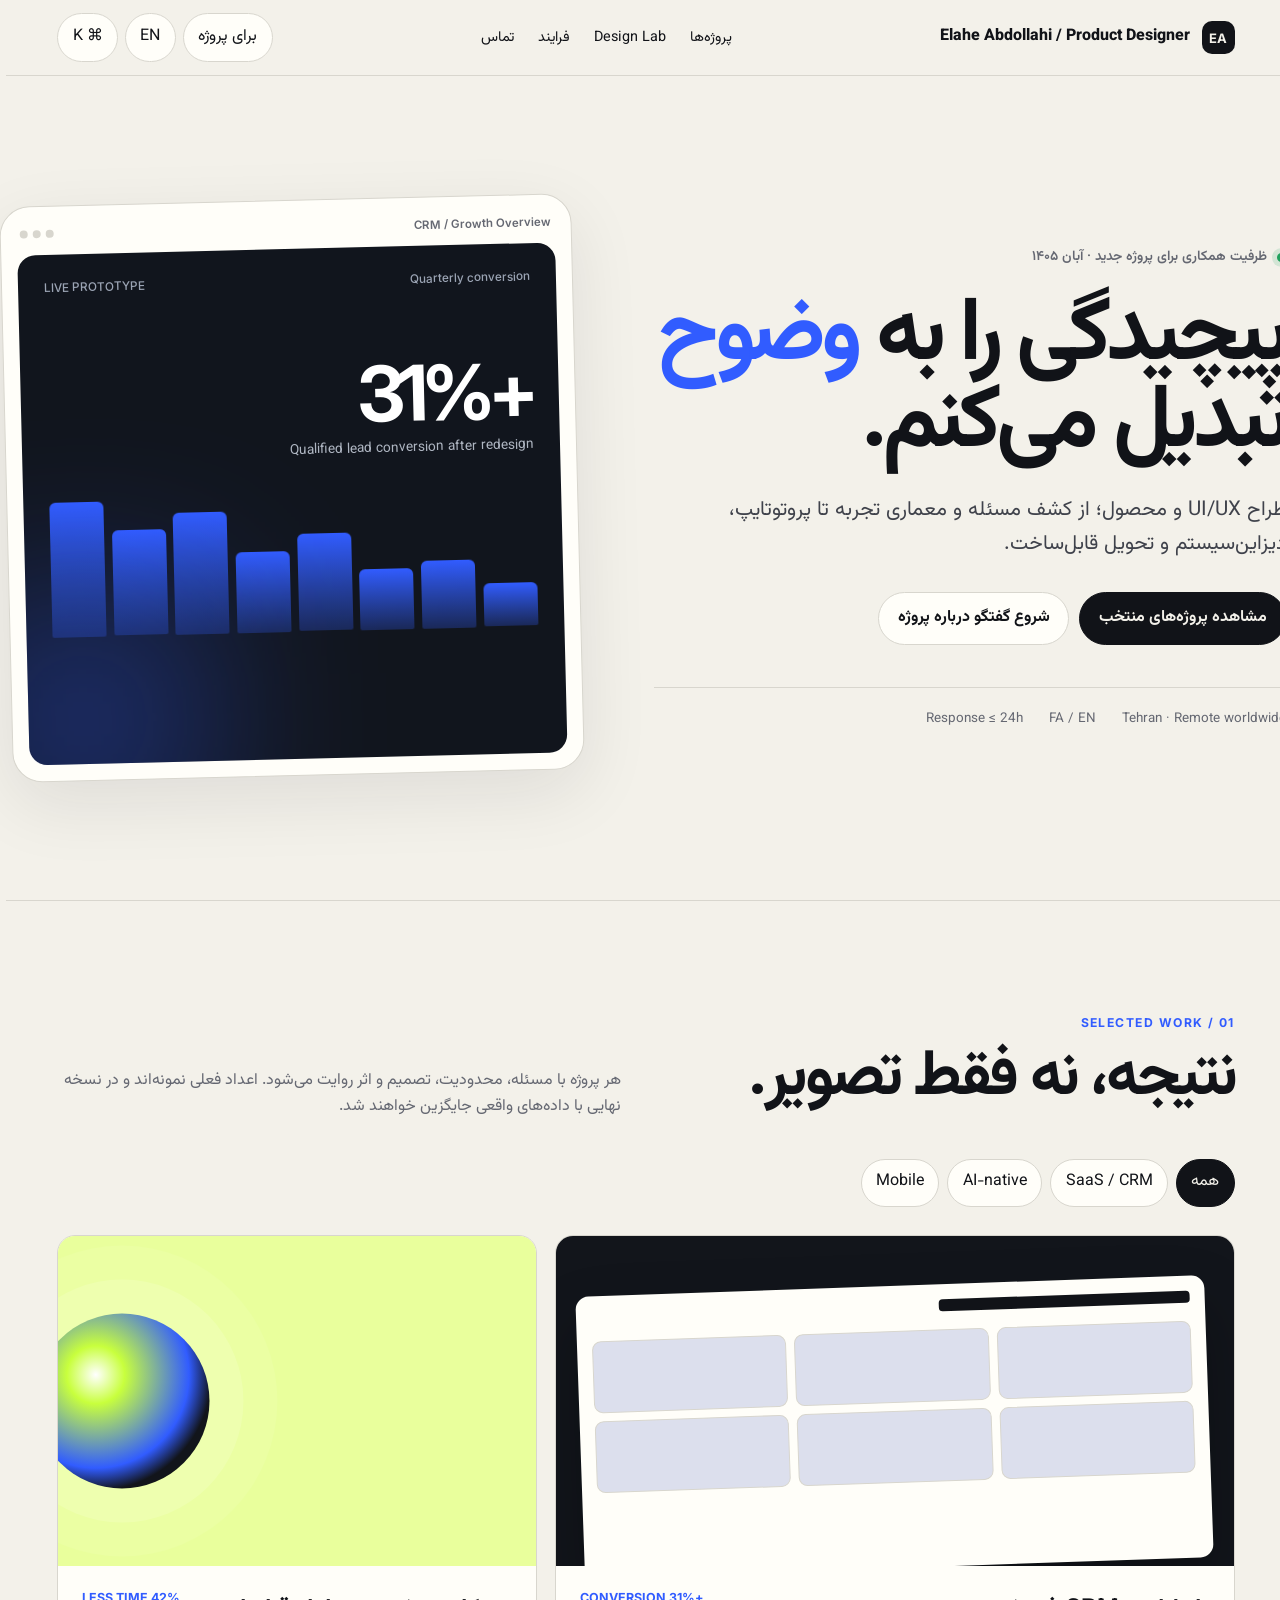
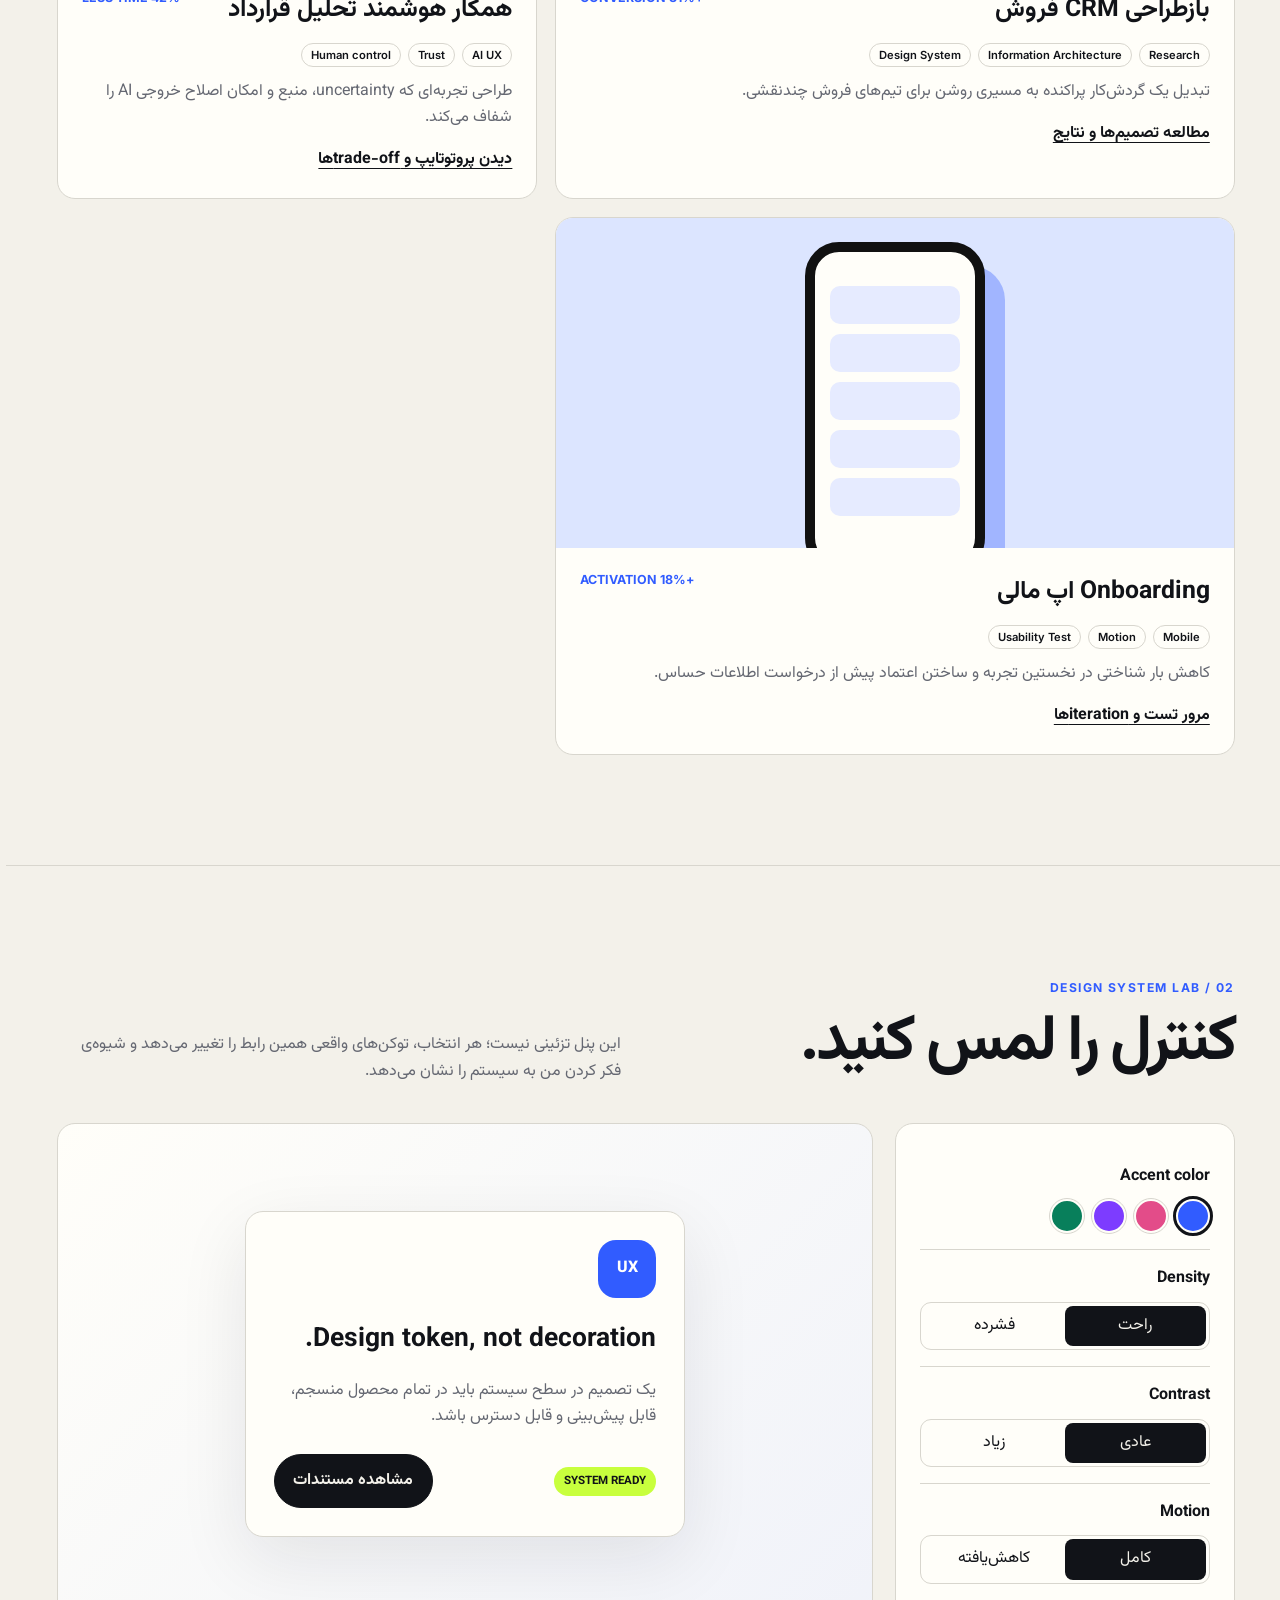
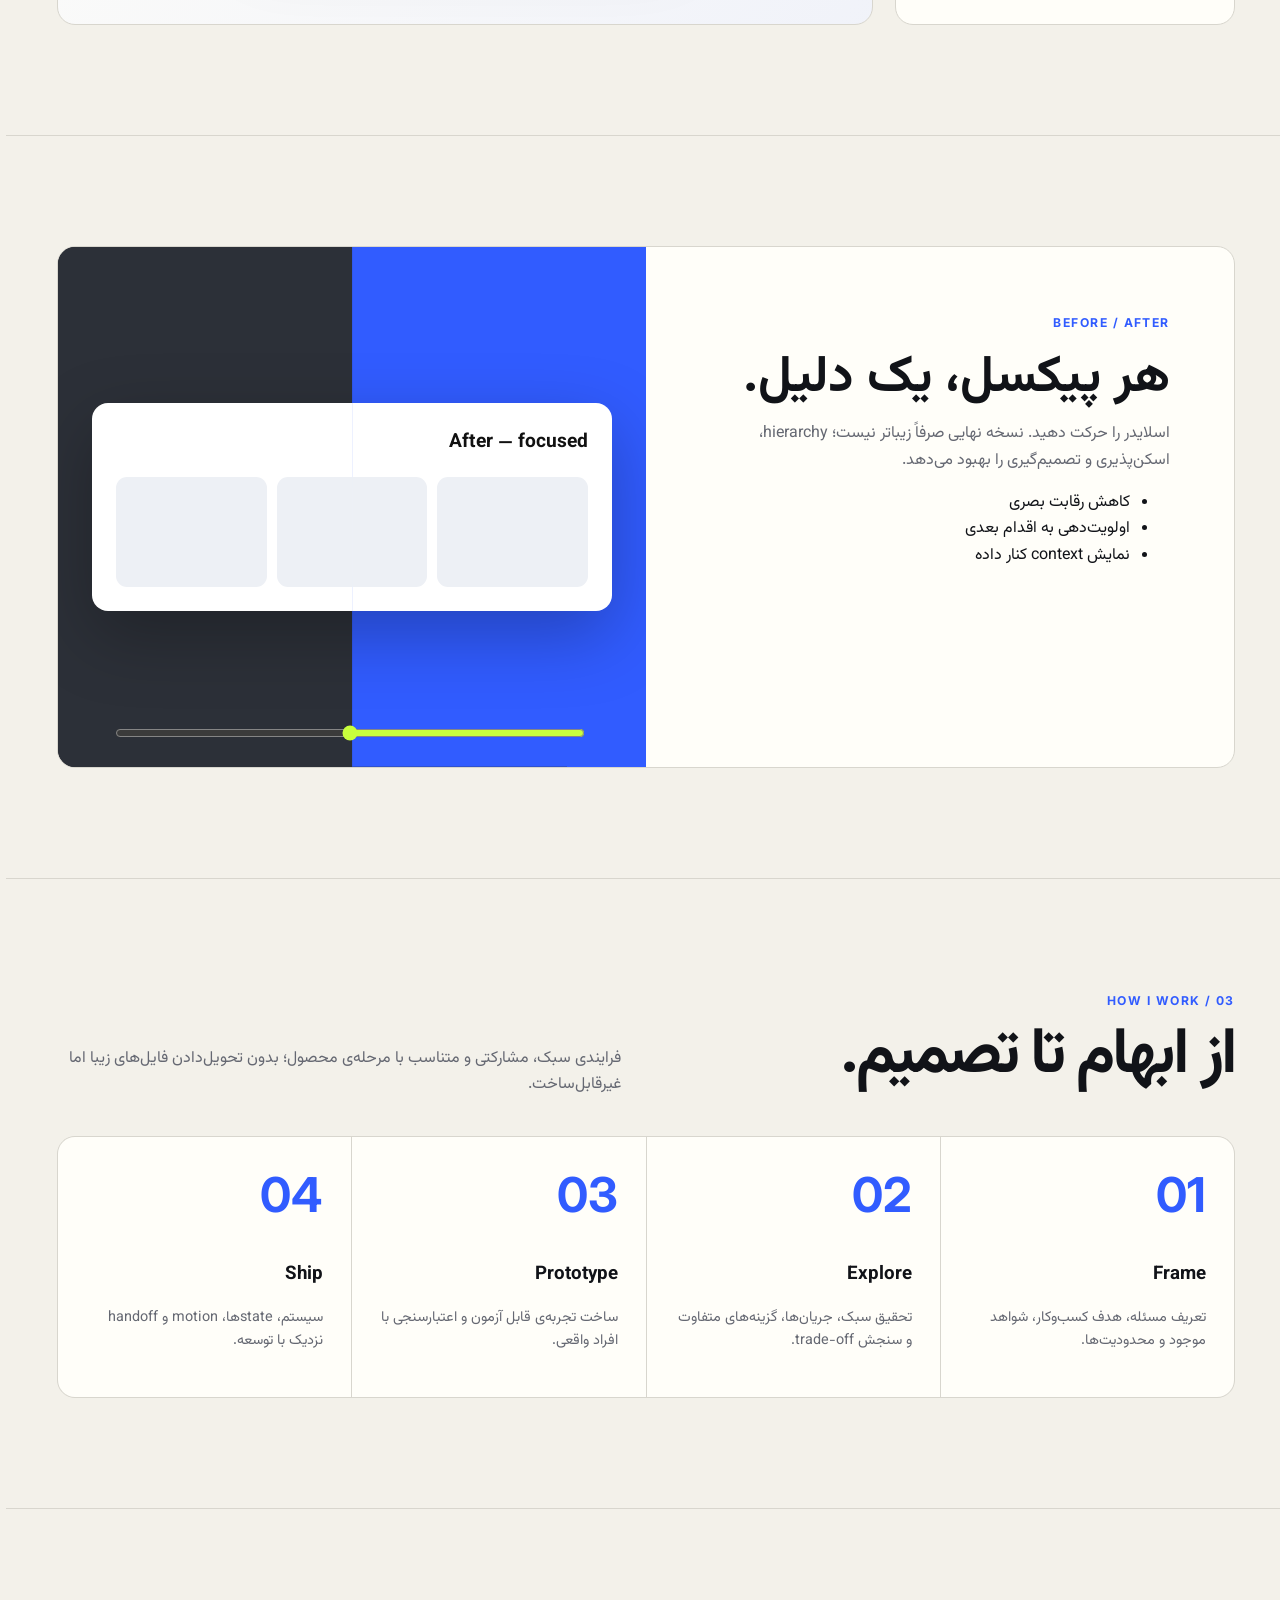
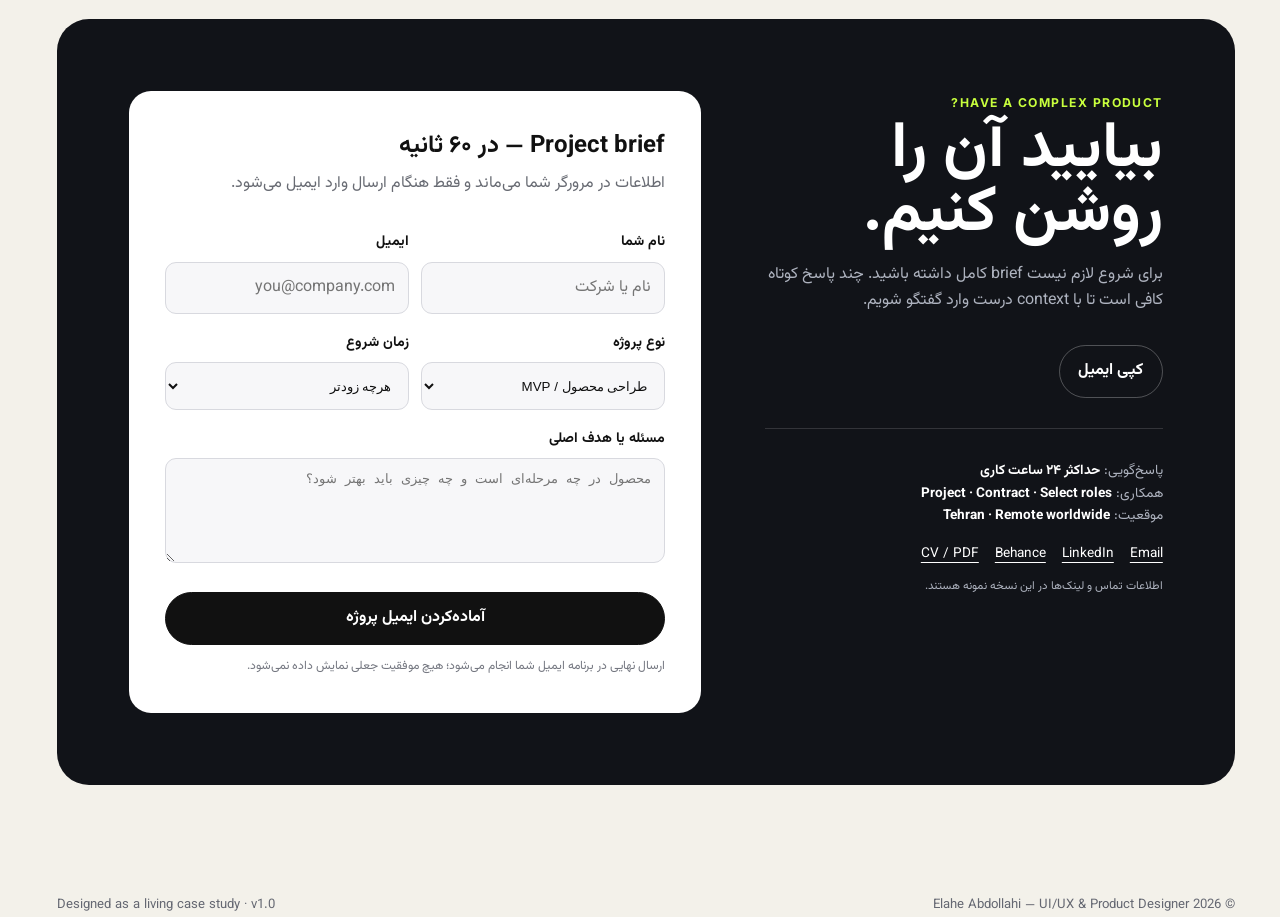
==== index.html @ 0c917cac "Publish initial portfolio prototype Initial public version for Elahe Abdollahi. Content and case stu" ====
<!doctype html>
<html lang="fa" dir="rtl">
<head>
  <meta charset="utf-8" />
  <meta name="viewport" content="width=device-width,initial-scale=1" />
  <meta name="theme-color" content="#315cff" />
  <meta name="description" content="پورتفولیوی تعاملی یک طراح محصول و UI/UX؛ از مسئله تا تجربه قابل‌ساخت." />
  <title>Elahe Abdollahi — Product & UI/UX Designer</title>
  <link rel="preconnect" href="https://fonts.googleapis.com">
  <link rel="preconnect" href="https://fonts.gstatic.com" crossorigin>
  <link href="https://fonts.googleapis.com/css2?family=Inter:wght@400;500;600;700&family=Vazirmatn:wght@400;500;600;700;800&display=swap" rel="stylesheet">
  <link rel="icon" type="image/svg+xml" href="data:image/svg+xml,%3Csvg xmlns='http://www.w3.org/2000/svg' viewBox='0 0 64 64'%3E%3Crect width='64' height='64' rx='14' fill='%23315cff'/%3E%3Cpath d='M17 18h13v8h-5v20h-8V18zm18 0h12v28H35v-8h4V26h-4v-8z' fill='white'/%3E%3C/svg%3E">
  <style>
    :root{--bg:#f3f1ea;--paper:#fffef9;--ink:#111318;--muted:#656872;--line:#d8d6ce;--accent:#315cff;--acid:#c8ff3d;--radius:18px;--space:1;--shadow:0 22px 70px rgba(25,27,34,.09)}
    *{box-sizing:border-box}html{scroll-behavior:smooth}body{margin:0;background:var(--bg);color:var(--ink);font-family:Vazirmatn,Inter,sans-serif;font-size:16px;line-height:1.65;overflow-x:hidden}button,a,input{font:inherit}button,a{color:inherit}button{cursor:pointer}.en{font-family:Inter,Vazirmatn,sans-serif}::selection{background:var(--acid);color:#111}.skip{position:fixed;top:10px;inset-inline-start:10px;z-index:99;transform:translateY(-160%);background:#111;color:#fff;padding:.6rem 1rem;border-radius:9px}.skip:focus{transform:none}.shell{max-width:1440px;margin:auto;padding:0 clamp(18px,4vw,64px)}
    .topbar{height:76px;display:flex;align-items:center;justify-content:space-between;border-bottom:1px solid var(--line);position:sticky;top:0;background:color-mix(in srgb,var(--bg) 88%,transparent);backdrop-filter:blur(16px);z-index:20}.brand{display:flex;gap:12px;align-items:center;text-decoration:none;font-weight:800}.brandmark{width:33px;height:33px;background:var(--ink);color:var(--bg);display:grid;place-items:center;border-radius:10px;font:700 13px Inter}.nav{display:flex;gap:24px;align-items:center}.nav a{text-decoration:none;font-size:.9rem}.nav a:hover{text-decoration:underline}.toolbar{display:flex;gap:7px}.iconbtn,.chip,.btn{border:1px solid var(--line);background:var(--paper);border-radius:999px;padding:.62rem .9rem;min-height:42px}.iconbtn:hover,.chip:hover{border-color:var(--ink)}.iconbtn:focus-visible,.chip:focus-visible,.btn:focus-visible,a:focus-visible,input:focus-visible{outline:3px solid color-mix(in srgb,var(--accent) 35%,transparent);outline-offset:3px}.hero{min-height:calc(100vh - 76px);display:grid;grid-template-columns:1.05fr .95fr;gap:clamp(36px,6vw,100px);align-items:center;padding:70px 0}.eyebrow{display:flex;align-items:center;gap:10px;color:var(--muted);font-size:.86rem;font-weight:600}.pulse{width:9px;height:9px;border-radius:50%;background:#20a15d;box-shadow:0 0 0 5px color-mix(in srgb,#20a15d 15%,transparent)}h1{font-size:clamp(3rem,7vw,7rem);line-height:.98;letter-spacing:-.055em;margin:.28em 0}.accent{color:var(--accent)}.lead{font-size:clamp(1.08rem,1.6vw,1.35rem);max-width:680px;color:#3f424b}.actions{display:flex;gap:10px;flex-wrap:wrap;margin-top:30px}.btn{text-decoration:none;font-weight:700;padding:.78rem 1.15rem}.btn.primary{background:var(--ink);color:var(--bg);border-color:var(--ink)}.btn.primary:hover{background:var(--accent);border-color:var(--accent);color:white}.meta{display:flex;gap:26px;margin-top:42px;padding-top:20px;border-top:1px solid var(--line);font-size:.84rem;color:var(--muted)}
    .stage{background:var(--paper);border:1px solid var(--line);border-radius:calc(var(--radius) + 12px);box-shadow:var(--shadow);padding:16px;transform:rotate(-1.4deg);transition:.5s cubic-bezier(.2,.8,.2,1)}.stage:hover{transform:rotate(0deg) translateY(-7px)}.windowbar{display:flex;justify-content:space-between;align-items:center;padding:4px 3px 14px;font:600 .72rem Inter;color:var(--muted)}.dots{display:flex;gap:5px}.dots i{display:block;width:8px;height:8px;border-radius:50%;background:var(--line)}.screen{background:#11151d;color:white;border-radius:var(--radius);padding:26px;min-height:510px;position:relative;overflow:hidden}.screen:after{content:"";position:absolute;width:250px;height:250px;background:var(--accent);filter:blur(85px);opacity:.35;bottom:-80px;left:-70px}.screen-top{display:flex;justify-content:space-between;align-items:center;font:500 .74rem Inter;color:#9ba4b4}.metric{font:700 clamp(3.6rem,6vw,6rem)/1 Inter;margin:70px 0 4px;letter-spacing:-.08em}.metriclabel{color:#aeb5c1;font-size:.86rem}.chart{height:135px;display:flex;align-items:end;gap:8px;margin-top:34px}.chart i{flex:1;background:linear-gradient(var(--accent),color-mix(in srgb,var(--accent) 25%,#121721));border-radius:6px 6px 2px 2px;transform-origin:bottom;animation:rise .9s both}.chart i:nth-child(1){height:32%}.chart i:nth-child(2){height:50%;animation-delay:.08s}.chart i:nth-child(3){height:45%;animation-delay:.16s}.chart i:nth-child(4){height:72%;animation-delay:.24s}.chart i:nth-child(5){height:60%;animation-delay:.32s}.chart i:nth-child(6){height:90%;animation-delay:.4s}.chart i:nth-child(7){height:78%;animation-delay:.48s}.chart i:nth-child(8){height:100%;animation-delay:.56s}@keyframes rise{from{transform:scaleY(.05);opacity:.2}}
    section{padding:110px 0;border-top:1px solid var(--line)}.section-head{display:grid;grid-template-columns:1fr 1fr;gap:50px;align-items:end;margin-bottom:38px}.kicker{color:var(--accent);font:700 .76rem Inter;letter-spacing:.12em;text-transform:uppercase}.section-head h2,.big-title{font-size:clamp(2.25rem,5vw,5rem);line-height:1.02;letter-spacing:-.045em;margin:.14em 0}.section-head p{color:var(--muted);max-width:580px;margin:0}.filters{display:flex;gap:8px;flex-wrap:wrap;margin-bottom:28px}.chip[aria-pressed="true"]{background:var(--ink);color:var(--bg);border-color:var(--ink)}.projects{display:grid;grid-template-columns:repeat(12,1fr);gap:18px}.project{grid-column:span 7;background:var(--paper);border:1px solid var(--line);border-radius:var(--radius);overflow:hidden;transition:.35s ease}.project:nth-child(even){grid-column:span 5}.project:hover{transform:translateY(-5px);box-shadow:var(--shadow)}.project-visual{height:330px;padding:24px;background:#12151b;position:relative;overflow:hidden;color:white}.project:nth-child(2) .project-visual{background:#e9ff9c;color:#111}.project:nth-child(3) .project-visual{background:#dce5ff;color:#111}.mini-ui{height:100%;background:var(--paper);color:var(--ink);border-radius:13px;padding:15px;transform:translateY(26px) rotate(-2deg);box-shadow:0 30px 60px #0004}.mini-head{height:12px;width:42%;background:var(--ink);border-radius:4px;margin-bottom:18px}.mini-grid{display:grid;grid-template-columns:1fr 1fr 1fr;gap:8px}.mini-grid i{height:72px;border-radius:9px;background:color-mix(in srgb,var(--accent) 12%,var(--bg));border:1px solid var(--line)}.ai-orb{width:175px;height:175px;border-radius:50%;position:absolute;inset:50%;translate:-50% -50%;background:radial-gradient(circle at 35% 35%,white,var(--acid) 18%,var(--accent) 58%,#12151b 72%);box-shadow:0 0 0 34px #fff2,0 0 0 68px #fff1}.phone{width:180px;height:330px;border:10px solid #111;border-radius:34px;background:var(--paper);margin:auto;padding:24px 15px;box-shadow:20px 24px 0 color-mix(in srgb,var(--accent) 35%,transparent)}.phone i{display:block;height:38px;margin:10px 0;border-radius:10px;background:color-mix(in srgb,var(--accent) 12%,white)}.project-copy{padding:24px}.project-copy h3{font-size:1.55rem;margin:0}.tags{display:flex;gap:7px;flex-wrap:wrap;margin:12px 0}.tag{font:600 .7rem Inter;border:1px solid var(--line);border-radius:999px;padding:4px 9px}.project-copy p{color:var(--muted);margin:.3rem 0 1rem}.textlink{font-weight:700;text-decoration-thickness:1px;text-underline-offset:5px}.result{float:left;font:700 .78rem Inter;color:var(--accent)}
    .lab{display:grid;grid-template-columns:340px 1fr;gap:22px}.panel,.preview{background:var(--paper);border:1px solid var(--line);border-radius:var(--radius);padding:24px}.control{padding:16px 0;border-bottom:1px solid var(--line)}.control:last-child{border:0}.control label{display:block;font-weight:700;margin-bottom:9px}.swatches{display:flex;gap:8px}.swatch{width:34px;height:34px;border:2px solid var(--paper);outline:1px solid var(--line);border-radius:50%}.swatch[aria-pressed="true"]{outline:3px solid var(--ink)}.segmented{display:flex;border:1px solid var(--line);border-radius:11px;padding:3px}.segmented button{flex:1;border:0;background:transparent;border-radius:8px;padding:7px}.segmented button[aria-pressed="true"]{background:var(--ink);color:var(--bg)}.preview{min-height:460px;display:grid;place-items:center;background:linear-gradient(135deg,var(--paper),color-mix(in srgb,var(--accent) 7%,var(--paper)))}.demo-card{width:min(440px,100%);background:var(--paper);border:1px solid var(--line);border-radius:var(--radius);padding:28px;box-shadow:var(--shadow)}.demo-card .avatar{width:58px;height:58px;border-radius:18px;background:var(--accent);display:grid;place-items:center;color:white;font-weight:800}.demo-card h3{font-size:1.65rem;margin:20px 0 4px}.demo-card p{color:var(--muted)}.demo-actions{display:flex;justify-content:space-between;align-items:center;margin-top:24px}.status{background:var(--acid);padding:5px 10px;border-radius:999px;font-size:.72rem;font-weight:700}
    .comparison{display:grid;grid-template-columns:1fr 1fr;background:var(--paper);border:1px solid var(--line);border-radius:var(--radius);overflow:hidden}.compare-copy{padding:clamp(26px,5vw,70px)}.compare-copy h3{font-size:clamp(2rem,4vw,4rem);line-height:1.03;margin:.3em 0}.compare-copy p{color:var(--muted)}.compare-visual{min-height:520px;position:relative;background:#14171d;overflow:hidden}.before,.after{position:absolute;inset:0;padding:34px;display:flex;align-items:center}.before{background:#2c3038;color:#d2d5db}.after{background:var(--accent);color:white;clip-path:inset(0 0 0 50%)}.dash{width:100%;background:#fff;border-radius:16px;color:#111;padding:24px;box-shadow:0 24px 70px #0004}.dash b{font-size:1.2rem}.dash-row{display:flex;gap:10px;margin-top:18px}.dash-row i{height:110px;flex:1;background:#edf0f5;border-radius:11px}.range{position:absolute;z-index:3;inset:auto 10% 24px;width:80%;accent-color:var(--acid)}
    .process{display:grid;grid-template-columns:repeat(4,1fr);gap:1px;background:var(--line);border:1px solid var(--line);border-radius:var(--radius);overflow:hidden}.step{background:var(--paper);padding:28px;min-height:260px}.step .num{font:700 3rem Inter;color:var(--accent)}.step h3{margin:36px 0 6px}.step p{color:var(--muted);font-size:.9rem}.contact{background:var(--ink);color:white;border-radius:calc(var(--radius) + 14px);padding:clamp(30px,6vw,72px);display:grid;grid-template-columns:.82fr 1.18fr;gap:clamp(34px,5vw,78px);align-items:start}.contact h2{font-size:clamp(2.6rem,5vw,5.2rem);line-height:1;margin:0}.contact p{color:#aeb3bf;max-width:600px}.contact-meta{font-size:.85rem;color:#aeb3bf;border-top:1px solid #ffffff24;padding-top:18px;margin-top:30px}.contact-links{display:flex;gap:16px;flex-wrap:wrap;margin-top:15px}.contact-links a{color:white;text-underline-offset:5px}.brief{background:#fff;color:#111;border-radius:22px;padding:clamp(22px,4vw,36px)}.brief h3{font-size:1.5rem;margin:0 0 4px}.brief>p{color:#686b73;margin-top:0}.field{margin-top:18px}.field label{display:block;font-weight:700;font-size:.88rem;margin-bottom:7px}.field input,.field select,.field textarea{width:100%;border:1px solid #d8d9df;border-radius:11px;background:#f7f7f9;padding:12px 13px;color:#111;min-height:48px}.field textarea{min-height:105px;resize:vertical}.field-row{display:grid;grid-template-columns:1fr 1fr;gap:12px}.brief-note{font-size:.76rem;color:#747780!important;margin:12px 0 0!important}.brief .btn{width:100%;margin-top:18px;background:#111;color:white;border-color:#111}.brief .btn:hover{background:var(--accent);border-color:var(--accent)}footer{padding:34px 0 50px;display:flex;justify-content:space-between;color:var(--muted);font-size:.82rem}
    dialog{border:1px solid var(--line);border-radius:20px;background:var(--paper);color:var(--ink);width:min(680px,92vw);padding:0;box-shadow:0 30px 100px #0005}dialog::backdrop{background:#0b0c10aa;backdrop-filter:blur(6px)}.modal-head{padding:22px 26px;border-bottom:1px solid var(--line);display:flex;justify-content:space-between}.modal-body{padding:26px}.modal-body h3{font-size:2rem;margin:0}.close{border:0;background:transparent;font-size:1.4rem}.palette input{width:100%;padding:16px;border:1px solid var(--line);border-radius:12px;background:var(--bg);color:var(--ink)}.commands{display:grid;gap:6px;margin-top:12px}.commands a{padding:12px;border-radius:10px;text-decoration:none}.commands a:hover{background:var(--bg)}
    body.compact{--space:.7}body.compact section{padding:75px 0}body.high-contrast{--bg:#fff;--paper:#fff;--ink:#000;--muted:#262626;--line:#555}body.motion-off *,body.motion-off *:before,body.motion-off *:after{animation-duration:.001ms!important;animation-iteration-count:1!important;transition-duration:.001ms!important;scroll-behavior:auto!important}
    @media(max-width:900px){.nav{display:none}.hero,.section-head,.comparison,.contact{grid-template-columns:1fr}.hero{padding-top:42px}.stage{max-width:630px}.projects .project{grid-column:span 12}.lab{grid-template-columns:1fr}.process{grid-template-columns:1fr 1fr}.compare-visual{min-height:430px}.contact-meta{border:0;padding:0}.meta{flex-wrap:wrap}.result{float:none;display:block;margin-top:8px}}
    @media(max-width:560px){.toolbar .desktop-only{display:none}.hero{min-height:auto}.screen{min-height:390px}.project-visual{height:265px}.process{grid-template-columns:1fr}.actions .btn{width:100%;text-align:center}.comparison{display:block}.compare-visual{min-height:380px}.topbar{height:66px}section{padding:78px 0}footer{display:block}.section-head{gap:15px}.field-row{grid-template-columns:1fr}}
    @media(prefers-reduced-motion:reduce){*,*:before,*:after{animation-duration:.001ms!important;animation-iteration-count:1!important;scroll-behavior:auto!important}.stage{transform:none}}
  </style>
</head>
<body>
<a class="skip" href="#main">پرش به محتوای اصلی</a>
<header class="shell topbar">
  <a class="brand" href="#top"><span class="brandmark">EA</span><span>Elahe Abdollahi / Product Designer</span></a>
  <nav class="nav" aria-label="ناوبری اصلی"><a href="#work">پروژه‌ها</a><a href="#lab">Design Lab</a><a href="#process">فرایند</a><a href="#contact">تماس</a></nav>
  <div class="toolbar"><button class="iconbtn desktop-only" id="audience" aria-label="تغییر مخاطب">برای پروژه</button><button class="iconbtn" id="lang" aria-label="Change language">EN</button><button class="iconbtn" id="cmd" aria-label="باز کردن منوی سریع">⌘ K</button></div>
</header>
<main id="main">
  <div class="shell hero" id="top">
    <div><div class="eyebrow"><span class="pulse"></span><span data-fa="ظرفیت همکاری برای پروژه جدید · آبان ۱۴۰۵" data-en="Available for a new project · Nov 2026">ظرفیت همکاری برای پروژه جدید · آبان ۱۴۰۵</span></div>
      <h1 data-fa="پیچیدگی را به <span class='accent'>وضوح</span> تبدیل می‌کنم." data-en="I turn complexity into <span class='accent'>clarity.</span>">پیچیدگی را به <span class="accent">وضوح</span> تبدیل می‌کنم.</h1>
      <p class="lead" data-fa="طراح UI/UX و محصول؛ از کشف مسئله و معماری تجربه تا پروتوتایپ، دیزاین‌سیستم و تحویل قابل‌ساخت." data-en="UI/UX & Product Designer — from discovery and experience architecture to prototypes, design systems and build-ready delivery.">طراح UI/UX و محصول؛ از کشف مسئله و معماری تجربه تا پروتوتایپ، دیزاین‌سیستم و تحویل قابل‌ساخت.</p>
      <div class="actions"><a class="btn primary" href="#work" data-fa="مشاهده پروژه‌های منتخب" data-en="View selected work">مشاهده پروژه‌های منتخب</a><a class="btn" href="#contact" data-fa="شروع گفتگو درباره پروژه" data-en="Start a project conversation">شروع گفتگو درباره پروژه</a></div>
      <div class="meta"><span>Tehran · Remote worldwide</span><span>FA / EN</span><span>Response ≤ 24h</span></div>
    </div>
    <div class="stage" aria-label="پیش‌نمایش زنده داشبورد"><div class="windowbar"><span>CRM / Growth Overview</span><span class="dots"><i></i><i></i><i></i></span></div><div class="screen"><div class="screen-top"><span>Quarterly conversion</span><span>LIVE PROTOTYPE</span></div><div class="metric">+31%</div><div class="metriclabel">Qualified lead conversion after redesign</div><div class="chart" aria-hidden="true"><i></i><i></i><i></i><i></i><i></i><i></i><i></i><i></i></div></div></div>
  </div>

  <section id="work"><div class="shell"><div class="section-head"><div><span class="kicker">SELECTED WORK / 01</span><h2>نتیجه، نه فقط تصویر.</h2></div><p>هر پروژه با مسئله، محدودیت، تصمیم و اثر روایت می‌شود. اعداد فعلی نمونه‌اند و در نسخه نهایی با داده‌های واقعی جایگزین خواهند شد.</p></div>
    <div class="filters" role="group" aria-label="فیلتر پروژه"><button class="chip" aria-pressed="true" data-filter="all">همه</button><button class="chip" aria-pressed="false" data-filter="saas">SaaS / CRM</button><button class="chip" aria-pressed="false" data-filter="ai">AI-native</button><button class="chip" aria-pressed="false" data-filter="mobile">Mobile</button></div>
    <div class="projects">
      <article class="project" data-cat="saas"><div class="project-visual"><div class="mini-ui"><div class="mini-head"></div><div class="mini-grid"><i></i><i></i><i></i><i></i><i></i><i></i></div></div></div><div class="project-copy"><span class="result">+31% CONVERSION</span><h3>بازطراحی CRM فروش</h3><div class="tags"><span class="tag">Research</span><span class="tag">Information Architecture</span><span class="tag">Design System</span></div><p>تبدیل یک گردش‌کار پراکنده به مسیری روشن برای تیم‌های فروش چندنقشی.</p><a class="textlink case" href="#">مطالعه تصمیم‌ها و نتایج</a></div></article>
      <article class="project" data-cat="ai"><div class="project-visual"><div class="ai-orb"></div></div><div class="project-copy"><span class="result">42% LESS TIME</span><h3>همکار هوشمند تحلیل قرارداد</h3><div class="tags"><span class="tag">AI UX</span><span class="tag">Trust</span><span class="tag">Human control</span></div><p>طراحی تجربه‌ای که uncertainty، منبع و امکان اصلاح خروجی AI را شفاف می‌کند.</p><a class="textlink case" href="#">دیدن پروتوتایپ و trade-offها</a></div></article>
      <article class="project" data-cat="mobile"><div class="project-visual"><div class="phone"><i></i><i></i><i></i><i></i><i></i></div></div><div class="project-copy"><span class="result">+18% ACTIVATION</span><h3>Onboarding اپ مالی</h3><div class="tags"><span class="tag">Mobile</span><span class="tag">Motion</span><span class="tag">Usability Test</span></div><p>کاهش بار شناختی در نخستین تجربه و ساختن اعتماد پیش از درخواست اطلاعات حساس.</p><a class="textlink case" href="#">مرور تست و iterationها</a></div></article>
    </div>
  </div></section>

  <section id="lab"><div class="shell"><div class="section-head"><div><span class="kicker">DESIGN SYSTEM LAB / 02</span><h2>کنترل را لمس کنید.</h2></div><p>این پنل تزئینی نیست؛ هر انتخاب، توکن‌های واقعی همین رابط را تغییر می‌دهد و شیوه‌ی فکر کردن من به سیستم را نشان می‌دهد.</p></div>
    <div class="lab"><aside class="panel" aria-label="تنظیمات سیستم طراحی"><div class="control"><label>Accent color</label><div class="swatches"><button class="swatch" style="background:#315cff" data-color="#315cff" aria-label="آبی" aria-pressed="true"></button><button class="swatch" style="background:#e34c89" data-color="#e34c89" aria-label="صورتی" aria-pressed="false"></button><button class="swatch" style="background:#7d3cff" data-color="#7d3cff" aria-label="بنفش" aria-pressed="false"></button><button class="swatch" style="background:#087f5b" data-color="#087f5b" aria-label="سبز" aria-pressed="false"></button></div></div>
      <div class="control"><label>Density</label><div class="segmented"><button data-density="comfortable" aria-pressed="true">راحت</button><button data-density="compact" aria-pressed="false">فشرده</button></div></div>
      <div class="control"><label>Contrast</label><div class="segmented"><button data-contrast="soft" aria-pressed="true">عادی</button><button data-contrast="high" aria-pressed="false">زیاد</button></div></div>
      <div class="control"><label>Motion</label><div class="segmented"><button data-motion="on" aria-pressed="true">کامل</button><button data-motion="off" aria-pressed="false">کاهش‌یافته</button></div></div>
    </aside><div class="preview"><article class="demo-card"><div class="avatar">UX</div><h3>Design token, not decoration.</h3><p>یک تصمیم در سطح سیستم باید در تمام محصول منسجم، قابل پیش‌بینی و قابل دسترس باشد.</p><div class="demo-actions"><span class="status">SYSTEM READY</span><button class="btn primary">مشاهده مستندات</button></div></article></div></div>
  </div></section>

  <section><div class="shell"><div class="comparison"><div class="compare-copy"><span class="kicker">BEFORE / AFTER</span><h3>هر پیکسل، یک دلیل.</h3><p>اسلایدر را حرکت دهید. نسخه نهایی صرفاً زیباتر نیست؛ hierarchy، اسکن‌پذیری و تصمیم‌گیری را بهبود می‌دهد.</p><ul><li>کاهش رقابت بصری</li><li>اولویت‌دهی به اقدام بعدی</li><li>نمایش context کنار داده</li></ul></div><div class="compare-visual"><div class="before"><div class="dash"><b>Before — fragmented</b><div class="dash-row"><i></i><i></i><i></i></div></div></div><div class="after" id="after"><div class="dash"><b>After — focused</b><div class="dash-row"><i></i><i></i><i></i></div></div></div><input class="range" id="range" type="range" min="5" max="95" value="50" aria-label="مقایسه قبل و بعد"></div></div></div></section>

  <section id="process"><div class="shell"><div class="section-head"><div><span class="kicker">HOW I WORK / 03</span><h2>از ابهام تا تصمیم.</h2></div><p>فرایندی سبک، مشارکتی و متناسب با مرحله‌ی محصول؛ بدون تحویل‌دادن فایل‌های زیبا اما غیرقابل‌ساخت.</p></div><div class="process"><article class="step"><div class="num">01</div><h3>Frame</h3><p>تعریف مسئله، هدف کسب‌وکار، شواهد موجود و محدودیت‌ها.</p></article><article class="step"><div class="num">02</div><h3>Explore</h3><p>تحقیق سبک، جریان‌ها، گزینه‌های متفاوت و سنجش trade-off.</p></article><article class="step"><div class="num">03</div><h3>Prototype</h3><p>ساخت تجربه‌ی قابل آزمون و اعتبارسنجی با افراد واقعی.</p></article><article class="step"><div class="num">04</div><h3>Ship</h3><p>سیستم، stateها، motion و handoff نزدیک با توسعه.</p></article></div></div></section>

  <section id="contact"><div class="shell"><div class="contact"><div><span class="kicker" style="color:var(--acid)">HAVE A COMPLEX PRODUCT?</span><h2>بیایید آن را روشن کنیم.</h2><p>برای شروع لازم نیست brief کامل داشته باشید. چند پاسخ کوتاه کافی است تا با context درست وارد گفتگو شویم.</p><div class="actions"><button class="btn" id="copyEmail" style="background:transparent;color:white;border-color:#ffffff44">کپی ایمیل</button></div><div class="contact-meta"><p>پاسخ‌گویی: <strong style="color:white">حداکثر ۲۴ ساعت کاری</strong><br>همکاری: <strong style="color:white">Project · Contract · Select roles</strong><br>موقعیت: <strong style="color:white">Tehran · Remote worldwide</strong></p><div class="contact-links"><a href="mailto:hello@example.com">Email</a><a href="#">LinkedIn</a><a href="#">Behance</a><a href="#">CV / PDF</a></div><p style="font-size:.72rem">اطلاعات تماس و لینک‌ها در این نسخه نمونه هستند.</p></div></div><form class="brief" id="briefForm"><h3>Project brief — در ۶۰ ثانیه</h3><p>اطلاعات در مرورگر شما می‌ماند و فقط هنگام ارسال وارد ایمیل می‌شود.</p><div class="field-row"><div class="field"><label for="clientName">نام شما</label><input id="clientName" name="name" placeholder="نام یا شرکت" required></div><div class="field"><label for="clientEmail">ایمیل</label><input id="clientEmail" name="email" type="email" placeholder="you@company.com" required></div></div><div class="field-row"><div class="field"><label for="projectType">نوع پروژه</label><select id="projectType" name="type"><option>طراحی محصول / MVP</option><option>بازطراحی UI/UX</option><option>CRM / Dashboard</option><option>Design System</option><option>UX Audit</option><option>همکاری شغلی</option></select></div><div class="field"><label for="timeline">زمان شروع</label><select id="timeline" name="timeline"><option>هرچه زودتر</option><option>۲ تا ۴ هفته آینده</option><option>۱ تا ۳ ماه آینده</option><option>در حال بررسی</option></select></div></div><div class="field"><label for="challenge">مسئله یا هدف اصلی</label><textarea id="challenge" name="challenge" placeholder="محصول در چه مرحله‌ای است و چه چیزی باید بهتر شود؟" required></textarea></div><button class="btn" type="submit">آماده‌کردن ایمیل پروژه</button><p class="brief-note">ارسال نهایی در برنامه ایمیل شما انجام می‌شود؛ هیچ موفقیت جعلی نمایش داده نمی‌شود.</p></form></div></div></section>
</main>
<footer class="shell"><span>© 2026 Elahe Abdollahi — UI/UX & Product Designer</span><span>Designed as a living case study · v1.0</span></footer>

<dialog id="caseDialog"><div class="modal-head"><strong>Case Study / Quick Scan</strong><button class="close" aria-label="بستن">×</button></div><div class="modal-body"><span class="kicker">90-SECOND OVERVIEW</span><h3>نمونه‌ی ساختار مطالعه موردی</h3><p>در نسخه‌ی نهایی، این بخش با مسئله‌ی واقعی، نقش دقیق شما، محدودیت‌ها، شواهد تحقیق، تصمیم‌های کلیدی، نمونه‌ی تعاملی و نتیجه‌ی قابل‌سنجش پر می‌شود.</p><div class="process" style="grid-template-columns:1fr 1fr;margin-top:22px"><div class="step"><div class="num">01</div><h3>Decision</h3><p>چه گزینه‌هایی بررسی شد و چرا این مسیر انتخاب شد؟</p></div><div class="step"><div class="num">02</div><h3>Impact</h3><p>نتیجه چگونه و در چه بازه‌ای اندازه‌گیری شد؟</p></div></div></div></dialog>
<dialog id="command"><div class="modal-head"><strong>Quick navigation</strong><button class="close" aria-label="بستن">×</button></div><div class="modal-body palette"><input id="search" placeholder="جست‌وجوی بخش یا پروژه…" autocomplete="off"><div class="commands"><a href="#work">↳ پروژه‌های منتخب</a><a href="#lab">↳ Design System Lab</a><a href="#process">↳ شیوه‌ی همکاری</a><a href="#contact">↳ شروع پروژه</a></div></div></dialog>
<script>
  const root=document.documentElement, body=document.body;
  document.querySelectorAll('.swatch').forEach(b=>b.onclick=()=>{root.style.setProperty('--accent',b.dataset.color);document.querySelector('meta[name=theme-color]').content=b.dataset.color;document.querySelectorAll('.swatch').forEach(x=>x.setAttribute('aria-pressed',x===b))});
  const setGroup=(sel,fn)=>document.querySelectorAll(sel).forEach(b=>b.onclick=()=>{document.querySelectorAll(sel).forEach(x=>x.setAttribute('aria-pressed',x===b));fn(b)});
  setGroup('[data-density]',b=>body.classList.toggle('compact',b.dataset.density==='compact'));
  setGroup('[data-contrast]',b=>body.classList.toggle('high-contrast',b.dataset.contrast==='high'));
  setGroup('[data-motion]',b=>body.classList.toggle('motion-off',b.dataset.motion==='off'));
  setGroup('[data-filter]',b=>document.querySelectorAll('.project').forEach(p=>p.hidden=b.dataset.filter!=='all'&&p.dataset.cat!==b.dataset.filter));
  const caseDialog=document.getElementById('caseDialog'), command=document.getElementById('command');
  document.querySelectorAll('.case').forEach(a=>a.onclick=e=>{e.preventDefault();caseDialog.showModal()});
  document.querySelectorAll('.close').forEach(b=>b.onclick=()=>b.closest('dialog').close());
  document.getElementById('cmd').onclick=()=>{command.showModal();setTimeout(()=>document.getElementById('search').focus(),80)};
  addEventListener('keydown',e=>{if((e.metaKey||e.ctrlKey)&&e.key.toLowerCase()==='k'){e.preventDefault();command.showModal()}if(e.key==='Escape')document.querySelectorAll('dialog[open]').forEach(d=>d.close())});
  document.querySelectorAll('.commands a').forEach(a=>a.onclick=()=>command.close());
  document.getElementById('search').oninput=e=>document.querySelectorAll('.commands a').forEach(a=>a.hidden=!a.textContent.toLowerCase().includes(e.target.value.toLowerCase()));
  document.getElementById('range').oninput=e=>document.getElementById('after').style.clipPath=`inset(0 0 0 ${e.target.value}%)`;
  document.getElementById('copyEmail').onclick=async e=>{await navigator.clipboard.writeText('hello@example.com');e.target.textContent='کپی شد ✓';setTimeout(()=>e.target.textContent='کپی ایمیل',1800)};
  document.getElementById('briefForm').onsubmit=e=>{e.preventDefault();const d=new FormData(e.currentTarget),subject=encodeURIComponent(`Design project — ${d.get('type')} — ${d.get('name')}`),bodyText=`نام / شرکت: ${d.get('name')}\nایمیل: ${d.get('email')}\nنوع پروژه: ${d.get('type')}\nزمان شروع: ${d.get('timeline')}\n\nمسئله یا هدف اصلی:\n${d.get('challenge')}`;location.href=`mailto:hello@example.com?subject=${subject}&body=${encodeURIComponent(bodyText)}`};
  let english=false;document.getElementById('lang').onclick=e=>{english=!english;root.lang=english?'en':'fa';root.dir=english?'ltr':'rtl';e.target.textContent=english?'FA':'EN';document.querySelectorAll('[data-fa]').forEach(n=>n.innerHTML=n.dataset[english?'en':'fa']);body.classList.toggle('en',english)};
  const audiences=['برای پروژه','برای همکاری شغلی'];let ai=0;document.getElementById('audience').onclick=e=>{ai=(ai+1)%2;e.target.textContent=audiences[ai];document.querySelector('#contact .kicker').textContent=ai?'OPEN TO SELECT ROLES':'HAVE A COMPLEX PRODUCT?'};
</script>
</body></html>
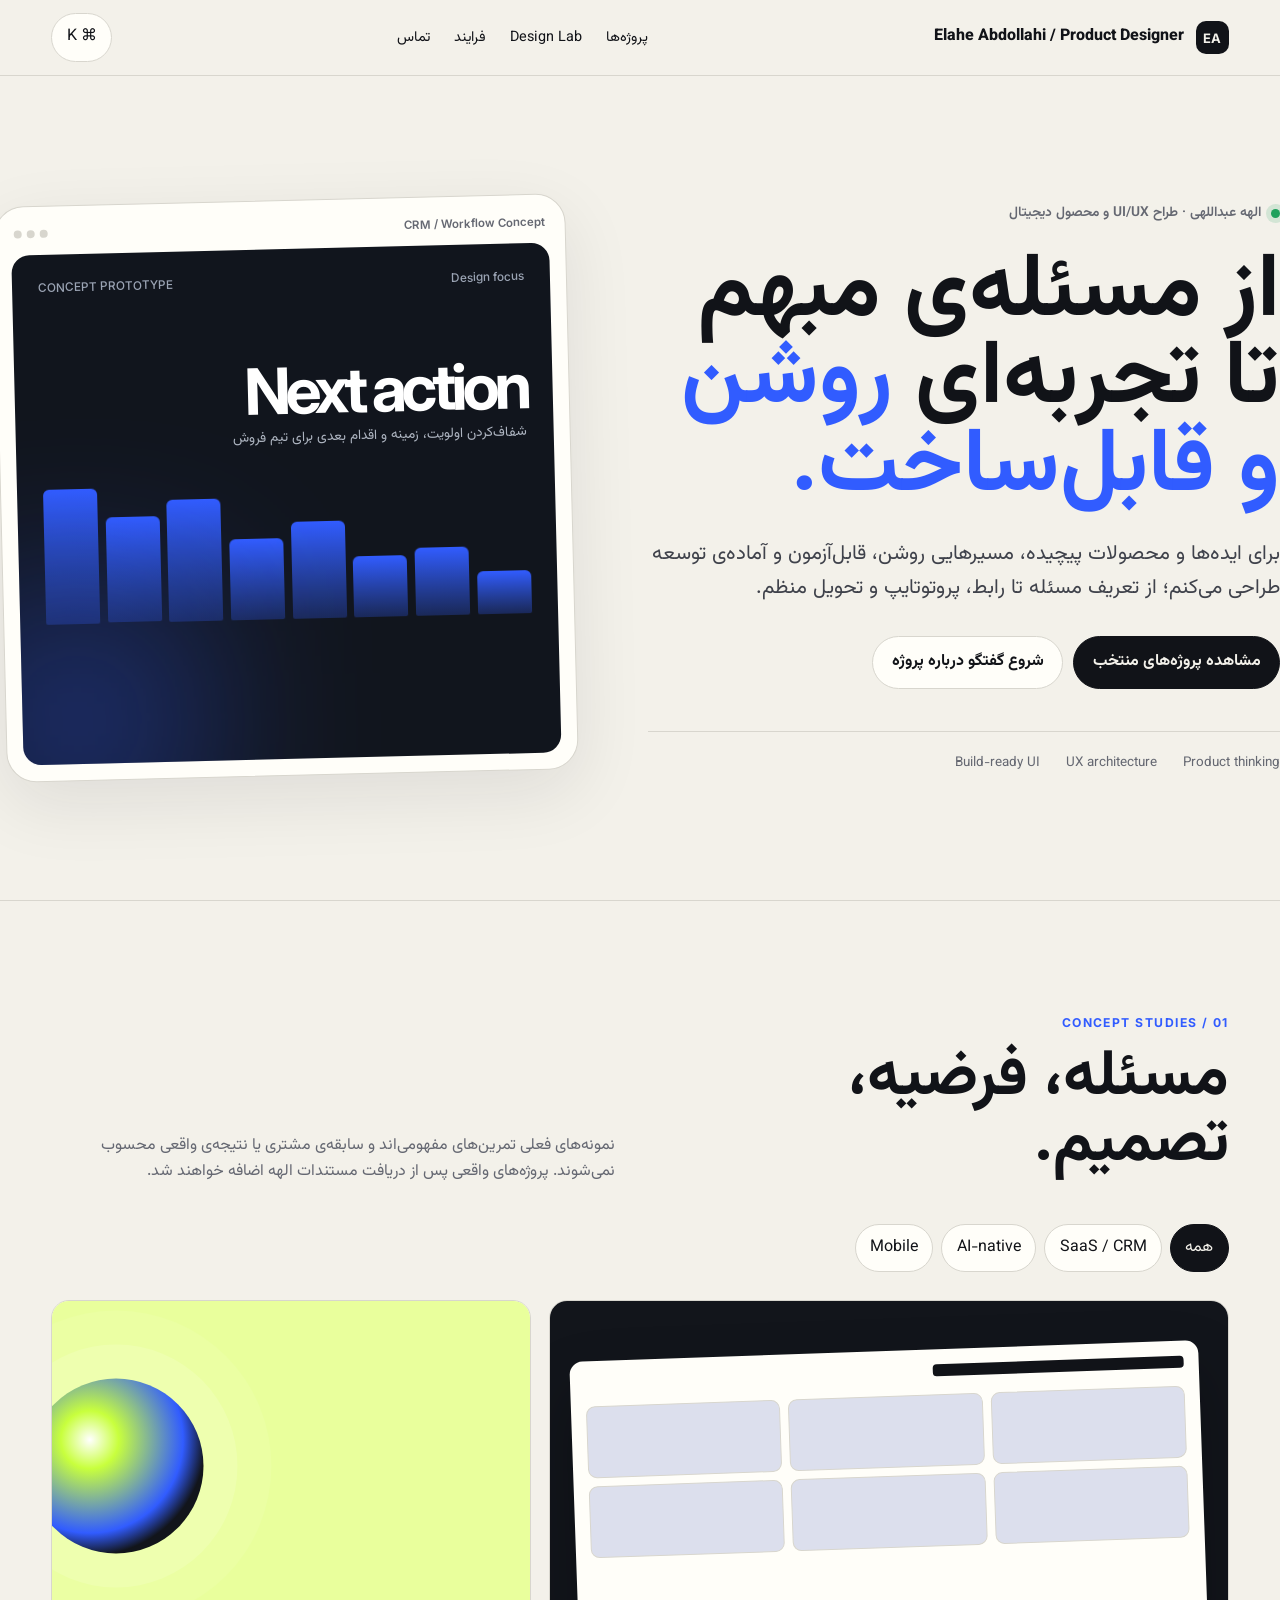
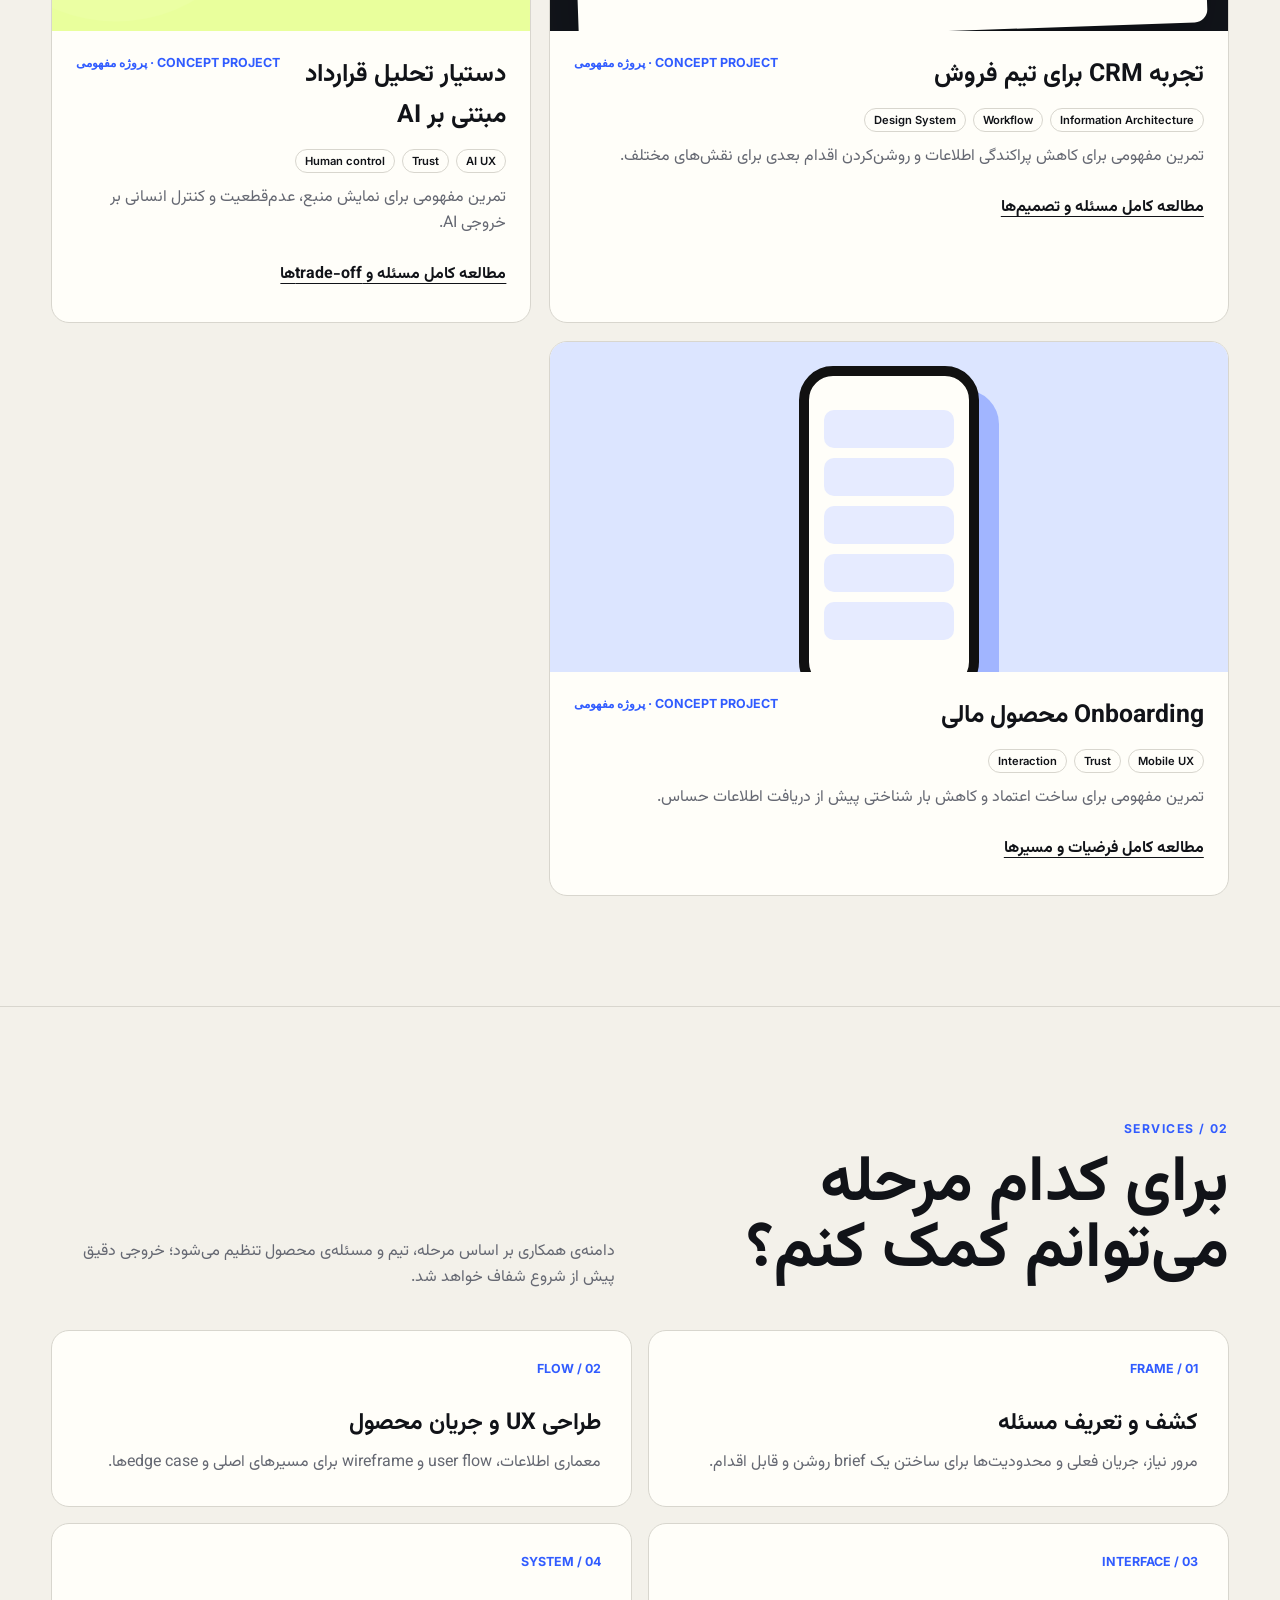
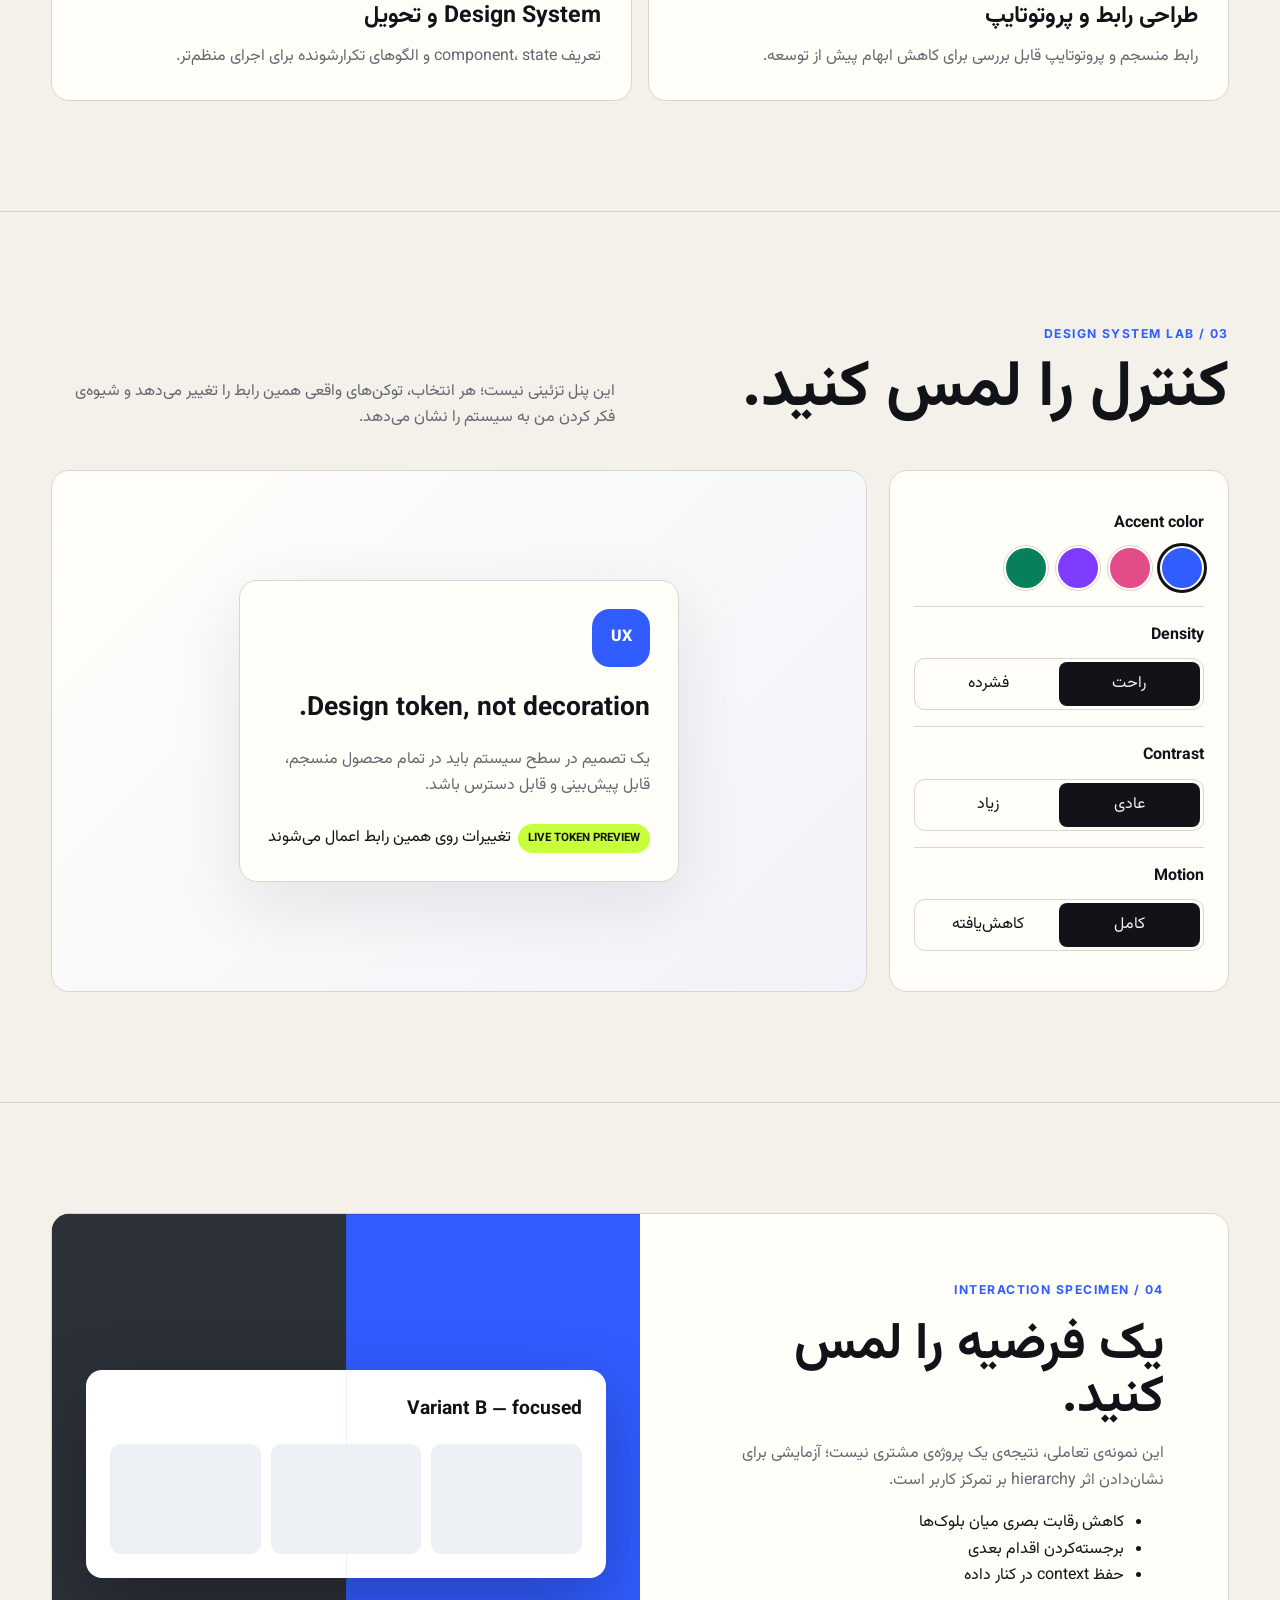
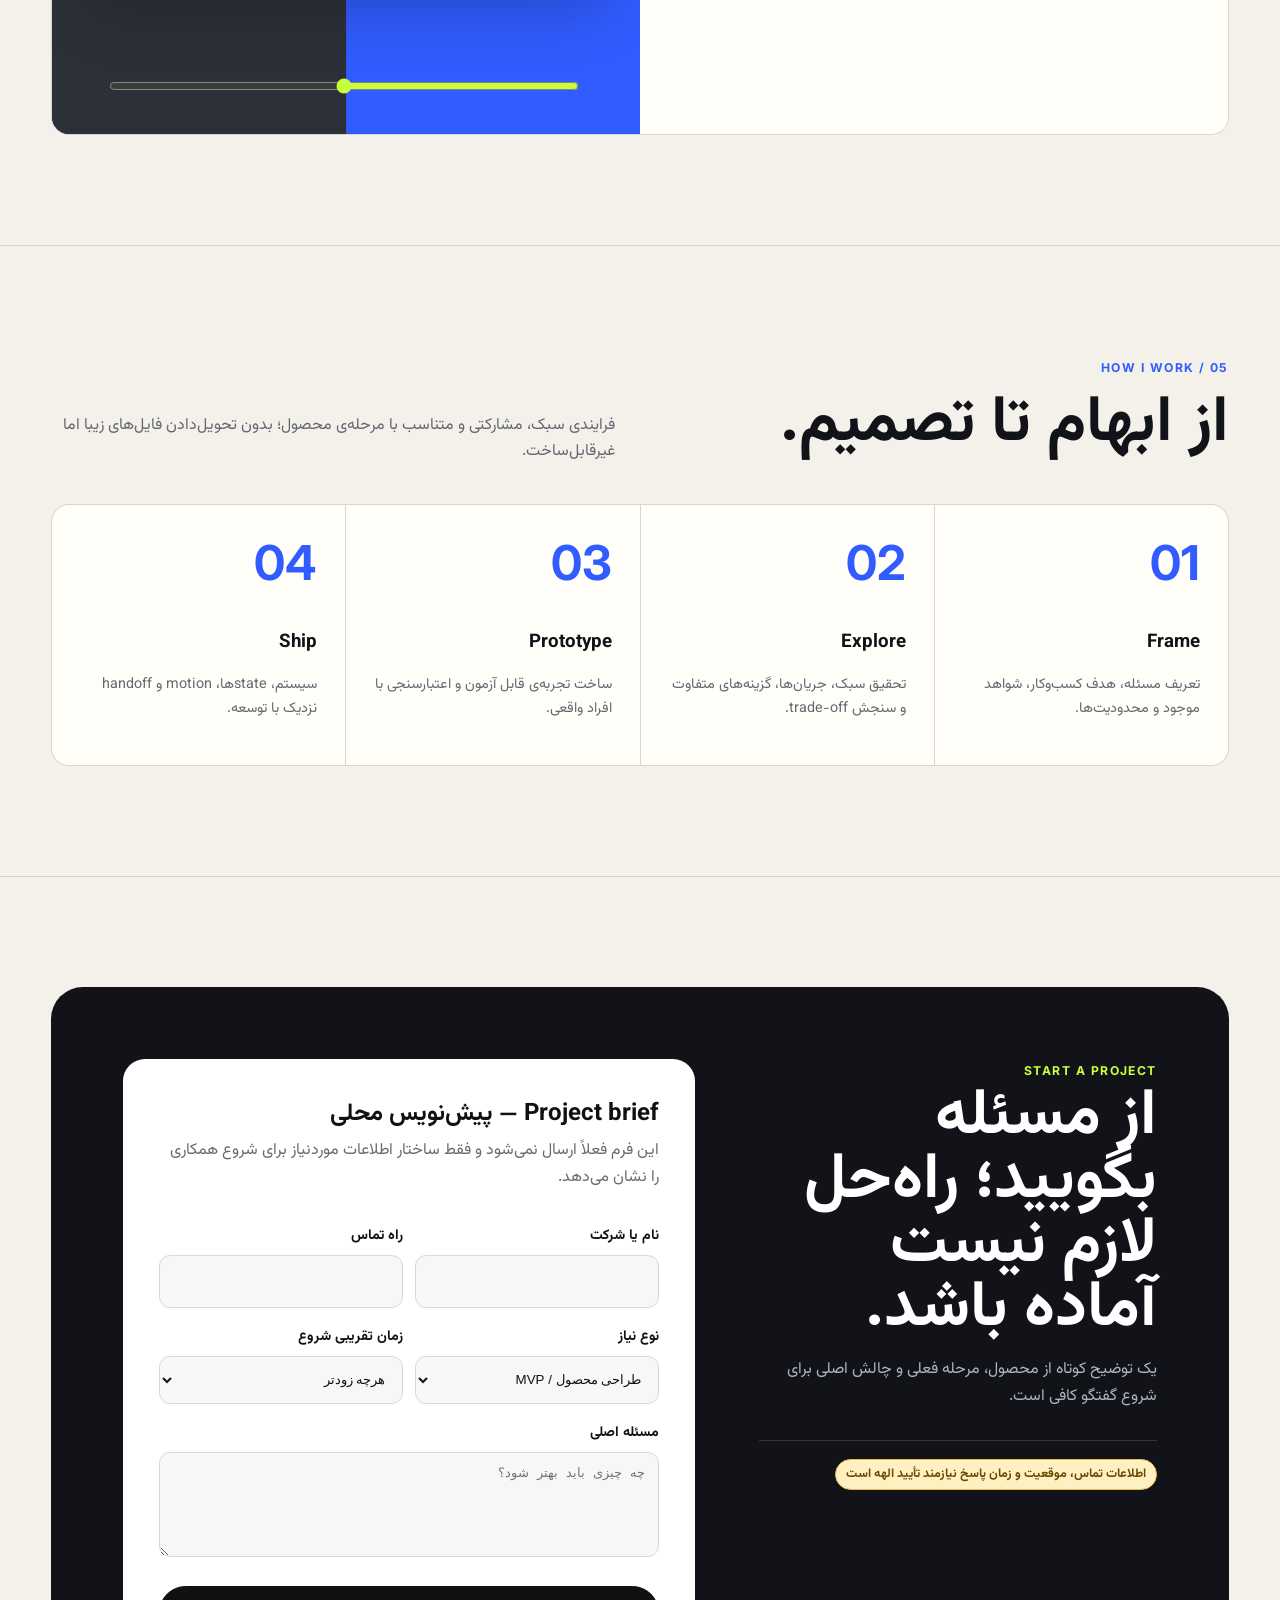
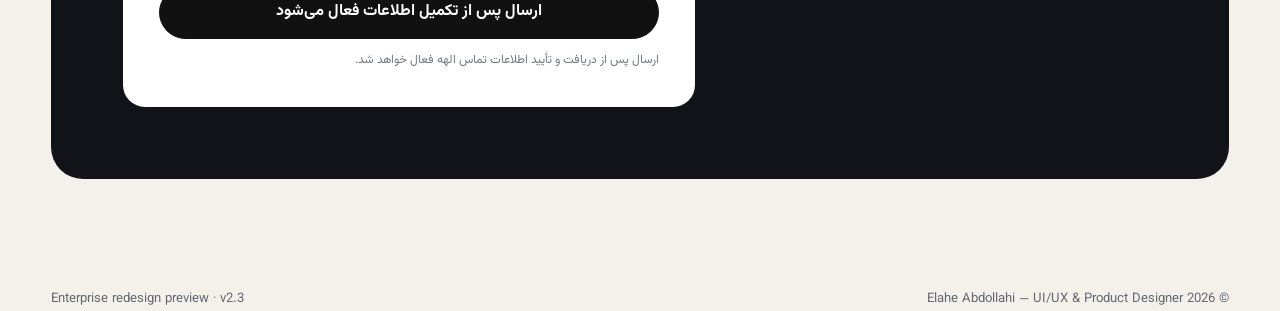
==== commit f444f564: "Publish enterprise portfolio v2.3" ====
--- a/index.html
+++ b/index.html
@@ -5,6 +5,8 @@
   <meta name="viewport" content="width=device-width,initial-scale=1" />
   <meta name="theme-color" content="#315cff" />
   <meta name="description" content="پورتفولیوی تعاملی یک طراح محصول و UI/UX؛ از مسئله تا تجربه قابل‌ساخت." />
+  <link rel="canonical" href="https://arhnagz8.github.io/elahe-abdollahi-portfolio/" />
+  <meta property="og:type" content="website" /><meta property="og:locale" content="fa_IR" /><meta property="og:title" content="Elahe Abdollahi — UI/UX & Product Designer" /><meta property="og:description" content="از مسئله‌ی مبهم تا تجربه‌ای روشن و قابل‌ساخت." /><meta property="og:url" content="https://arhnagz8.github.io/elahe-abdollahi-portfolio/" />
   <title>Elahe Abdollahi — Product & UI/UX Designer</title>
   <link rel="preconnect" href="https://fonts.googleapis.com">
   <link rel="preconnect" href="https://fonts.gstatic.com" crossorigin>
@@ -24,6 +26,10 @@
     @media(max-width:900px){.nav{display:none}.hero,.section-head,.comparison,.contact{grid-template-columns:1fr}.hero{padding-top:42px}.stage{max-width:630px}.projects .project{grid-column:span 12}.lab{grid-template-columns:1fr}.process{grid-template-columns:1fr 1fr}.compare-visual{min-height:430px}.contact-meta{border:0;padding:0}.meta{flex-wrap:wrap}.result{float:none;display:block;margin-top:8px}}
     @media(max-width:560px){.toolbar .desktop-only{display:none}.hero{min-height:auto}.screen{min-height:390px}.project-visual{height:265px}.process{grid-template-columns:1fr}.actions .btn{width:100%;text-align:center}.comparison{display:block}.compare-visual{min-height:380px}.topbar{height:66px}section{padding:78px 0}footer{display:block}.section-head{gap:15px}.field-row{grid-template-columns:1fr}}
     @media(prefers-reduced-motion:reduce){*,*:before,*:after{animation-duration:.001ms!important;animation-iteration-count:1!important;scroll-behavior:auto!important}.stage{transform:none}}
+    .services{display:grid;grid-template-columns:repeat(2,1fr);gap:16px}.service{background:var(--paper);border:1px solid var(--line);border-radius:var(--radius);padding:30px}.service b{display:block;color:var(--accent);font:700 .78rem Inter;margin-bottom:28px}.service h3{font-size:1.45rem;margin:0 0 8px}.service p{color:var(--muted);margin:0}.faq{max-width:900px;margin-inline:auto}.faq details{border-top:1px solid var(--line);padding:20px 0}.faq details:last-child{border-bottom:1px solid var(--line)}.faq summary{cursor:pointer;font-weight:700;font-size:1.08rem}.faq details p{color:var(--muted);max-width:720px}.pending{display:inline-flex;background:#fff0c2;color:#6a4a00;border:1px solid #e3bd52;border-radius:999px;padding:4px 10px;font-size:.78rem;font-weight:700}.textlink.case{border:0;background:transparent;padding:0;text-decoration:underline;cursor:pointer}.contact-links a[href="#"]{display:none}@media(max-width:900px){.nav{display:flex!important;position:fixed;bottom:10px;left:12px;right:12px;z-index:30;justify-content:space-around;gap:4px;padding:8px;background:color-mix(in srgb,var(--paper) 92%,transparent);border:1px solid var(--line);border-radius:16px;box-shadow:var(--shadow)}.nav a{padding:8px;font-size:.78rem}}@media(max-width:560px){.services{grid-template-columns:1fr}}
+    #copyEmail,.contact-links{display:none!important}.sr-only{position:absolute!important;width:1px;height:1px;padding:0;margin:-1px;overflow:hidden;clip:rect(0,0,0,0);white-space:nowrap;border:0}
+    html,body{max-width:100%;overflow-x:clip}h1,.section-head h2,.big-title{letter-spacing:0}.textlink{min-height:44px;display:inline-flex;align-items:center}.swatch{min-width:44px;min-height:44px}.segmented button{min-height:44px}.range{height:44px}.toolbar .iconbtn{min-width:44px;min-height:44px}
+    @media(max-width:900px){body{padding-bottom:calc(86px + env(safe-area-inset-bottom))}.nav{bottom:calc(10px + env(safe-area-inset-bottom))}.nav a{min-height:44px;min-width:44px;padding:10px 9px;display:grid;place-items:center}}
   </style>
 </head>
 <body>
@@ -31,46 +37,47 @@
 <header class="shell topbar">
   <a class="brand" href="#top"><span class="brandmark">EA</span><span>Elahe Abdollahi / Product Designer</span></a>
   <nav class="nav" aria-label="ناوبری اصلی"><a href="#work">پروژه‌ها</a><a href="#lab">Design Lab</a><a href="#process">فرایند</a><a href="#contact">تماس</a></nav>
-  <div class="toolbar"><button class="iconbtn desktop-only" id="audience" aria-label="تغییر مخاطب">برای پروژه</button><button class="iconbtn" id="lang" aria-label="Change language">EN</button><button class="iconbtn" id="cmd" aria-label="باز کردن منوی سریع">⌘ K</button></div>
+  <div class="toolbar"><button class="iconbtn" id="cmd" aria-label="باز کردن منوی سریع">⌘ K</button></div>
 </header>
 <main id="main">
   <div class="shell hero" id="top">
-    <div><div class="eyebrow"><span class="pulse"></span><span data-fa="ظرفیت همکاری برای پروژه جدید · آبان ۱۴۰۵" data-en="Available for a new project · Nov 2026">ظرفیت همکاری برای پروژه جدید · آبان ۱۴۰۵</span></div>
-      <h1 data-fa="پیچیدگی را به <span class='accent'>وضوح</span> تبدیل می‌کنم." data-en="I turn complexity into <span class='accent'>clarity.</span>">پیچیدگی را به <span class="accent">وضوح</span> تبدیل می‌کنم.</h1>
-      <p class="lead" data-fa="طراح UI/UX و محصول؛ از کشف مسئله و معماری تجربه تا پروتوتایپ، دیزاین‌سیستم و تحویل قابل‌ساخت." data-en="UI/UX & Product Designer — from discovery and experience architecture to prototypes, design systems and build-ready delivery.">طراح UI/UX و محصول؛ از کشف مسئله و معماری تجربه تا پروتوتایپ، دیزاین‌سیستم و تحویل قابل‌ساخت.</p>
+    <div><div class="eyebrow"><span class="pulse"></span><span>الهه عبداللهی · طراح UI/UX و محصول دیجیتال</span></div>
+      <h1>از مسئله‌ی مبهم تا تجربه‌ای <span class="accent">روشن و قابل‌ساخت.</span></h1>
+      <p class="lead">برای ایده‌ها و محصولات پیچیده، مسیرهایی روشن، قابل‌آزمون و آماده‌ی توسعه طراحی می‌کنم؛ از تعریف مسئله تا رابط، پروتوتایپ و تحویل منظم.</p>
       <div class="actions"><a class="btn primary" href="#work" data-fa="مشاهده پروژه‌های منتخب" data-en="View selected work">مشاهده پروژه‌های منتخب</a><a class="btn" href="#contact" data-fa="شروع گفتگو درباره پروژه" data-en="Start a project conversation">شروع گفتگو درباره پروژه</a></div>
-      <div class="meta"><span>Tehran · Remote worldwide</span><span>FA / EN</span><span>Response ≤ 24h</span></div>
+      <div class="meta"><span>Product thinking</span><span>UX architecture</span><span>Build-ready UI</span></div>
     </div>
-    <div class="stage" aria-label="پیش‌نمایش زنده داشبورد"><div class="windowbar"><span>CRM / Growth Overview</span><span class="dots"><i></i><i></i><i></i></span></div><div class="screen"><div class="screen-top"><span>Quarterly conversion</span><span>LIVE PROTOTYPE</span></div><div class="metric">+31%</div><div class="metriclabel">Qualified lead conversion after redesign</div><div class="chart" aria-hidden="true"><i></i><i></i><i></i><i></i><i></i><i></i><i></i><i></i></div></div></div>
+    <div class="stage" aria-label="پیش‌نمایش مفهومی داشبورد"><div class="windowbar"><span>CRM / Workflow Concept</span><span class="dots"><i></i><i></i><i></i></span></div><div class="screen"><div class="screen-top"><span>Design focus</span><span>CONCEPT PROTOTYPE</span></div><div class="metric" style="font-size:clamp(2.5rem,5vw,5rem)">Next action</div><div class="metriclabel">شفاف‌کردن اولویت، زمینه و اقدام بعدی برای تیم فروش</div><div class="chart" aria-hidden="true"><i></i><i></i><i></i><i></i><i></i><i></i><i></i><i></i></div></div></div>
   </div>
 
-  <section id="work"><div class="shell"><div class="section-head"><div><span class="kicker">SELECTED WORK / 01</span><h2>نتیجه، نه فقط تصویر.</h2></div><p>هر پروژه با مسئله، محدودیت، تصمیم و اثر روایت می‌شود. اعداد فعلی نمونه‌اند و در نسخه نهایی با داده‌های واقعی جایگزین خواهند شد.</p></div>
-    <div class="filters" role="group" aria-label="فیلتر پروژه"><button class="chip" aria-pressed="true" data-filter="all">همه</button><button class="chip" aria-pressed="false" data-filter="saas">SaaS / CRM</button><button class="chip" aria-pressed="false" data-filter="ai">AI-native</button><button class="chip" aria-pressed="false" data-filter="mobile">Mobile</button></div>
+  <section id="work"><div class="shell"><div class="section-head"><div><span class="kicker">CONCEPT STUDIES / 01</span><h2>مسئله، فرضیه، تصمیم.</h2></div><p>نمونه‌های فعلی تمرین‌های مفهومی‌اند و سابقه‌ی مشتری یا نتیجه‌ی واقعی محسوب نمی‌شوند. پروژه‌های واقعی پس از دریافت مستندات الهه اضافه خواهند شد.</p></div>
+    <div class="filters" role="group" aria-label="فیلتر پروژه"><button class="chip" aria-pressed="true" data-filter="all">همه</button><button class="chip" aria-pressed="false" data-filter="saas">SaaS / CRM</button><button class="chip" aria-pressed="false" data-filter="ai">AI-native</button><button class="chip" aria-pressed="false" data-filter="mobile">Mobile</button></div><p id="filterStatus" class="sr-only" aria-live="polite">۳ پروژه نمایش داده می‌شود</p>
     <div class="projects">
-      <article class="project" data-cat="saas"><div class="project-visual"><div class="mini-ui"><div class="mini-head"></div><div class="mini-grid"><i></i><i></i><i></i><i></i><i></i><i></i></div></div></div><div class="project-copy"><span class="result">+31% CONVERSION</span><h3>بازطراحی CRM فروش</h3><div class="tags"><span class="tag">Research</span><span class="tag">Information Architecture</span><span class="tag">Design System</span></div><p>تبدیل یک گردش‌کار پراکنده به مسیری روشن برای تیم‌های فروش چندنقشی.</p><a class="textlink case" href="#">مطالعه تصمیم‌ها و نتایج</a></div></article>
-      <article class="project" data-cat="ai"><div class="project-visual"><div class="ai-orb"></div></div><div class="project-copy"><span class="result">42% LESS TIME</span><h3>همکار هوشمند تحلیل قرارداد</h3><div class="tags"><span class="tag">AI UX</span><span class="tag">Trust</span><span class="tag">Human control</span></div><p>طراحی تجربه‌ای که uncertainty، منبع و امکان اصلاح خروجی AI را شفاف می‌کند.</p><a class="textlink case" href="#">دیدن پروتوتایپ و trade-offها</a></div></article>
-      <article class="project" data-cat="mobile"><div class="project-visual"><div class="phone"><i></i><i></i><i></i><i></i><i></i></div></div><div class="project-copy"><span class="result">+18% ACTIVATION</span><h3>Onboarding اپ مالی</h3><div class="tags"><span class="tag">Mobile</span><span class="tag">Motion</span><span class="tag">Usability Test</span></div><p>کاهش بار شناختی در نخستین تجربه و ساختن اعتماد پیش از درخواست اطلاعات حساس.</p><a class="textlink case" href="#">مرور تست و iterationها</a></div></article>
+      <article class="project" data-cat="saas"><div class="project-visual"><div class="mini-ui"><div class="mini-head"></div><div class="mini-grid"><i></i><i></i><i></i><i></i><i></i><i></i></div></div></div><div class="project-copy"><span class="result">CONCEPT PROJECT · پروژه مفهومی</span><h3>تجربه CRM برای تیم فروش</h3><div class="tags"><span class="tag">Information Architecture</span><span class="tag">Workflow</span><span class="tag">Design System</span></div><p>تمرین مفهومی برای کاهش پراکندگی اطلاعات و روشن‌کردن اقدام بعدی برای نقش‌های مختلف.</p><a class="textlink" href="work/crm.html">مطالعه کامل مسئله و تصمیم‌ها</a></div></article>
+      <article class="project" data-cat="ai"><div class="project-visual"><div class="ai-orb"></div></div><div class="project-copy"><span class="result">CONCEPT PROJECT · پروژه مفهومی</span><h3>دستیار تحلیل قرارداد مبتنی بر AI</h3><div class="tags"><span class="tag">AI UX</span><span class="tag">Trust</span><span class="tag">Human control</span></div><p>تمرین مفهومی برای نمایش منبع، عدم‌قطعیت و کنترل انسانی بر خروجی AI.</p><a class="textlink" href="work/ai-contract.html">مطالعه کامل مسئله و trade-offها</a></div></article>
+      <article class="project" data-cat="mobile"><div class="project-visual"><div class="phone"><i></i><i></i><i></i><i></i><i></i></div></div><div class="project-copy"><span class="result">CONCEPT PROJECT · پروژه مفهومی</span><h3>Onboarding محصول مالی</h3><div class="tags"><span class="tag">Mobile UX</span><span class="tag">Trust</span><span class="tag">Interaction</span></div><p>تمرین مفهومی برای ساخت اعتماد و کاهش بار شناختی پیش از دریافت اطلاعات حساس.</p><a class="textlink" href="work/finance-onboarding.html">مطالعه کامل فرضیات و مسیرها</a></div></article>
     </div>
   </div></section>
 
-  <section id="lab"><div class="shell"><div class="section-head"><div><span class="kicker">DESIGN SYSTEM LAB / 02</span><h2>کنترل را لمس کنید.</h2></div><p>این پنل تزئینی نیست؛ هر انتخاب، توکن‌های واقعی همین رابط را تغییر می‌دهد و شیوه‌ی فکر کردن من به سیستم را نشان می‌دهد.</p></div>
+  <section id="services"><div class="shell"><div class="section-head"><div><span class="kicker">SERVICES / 02</span><h2>برای کدام مرحله می‌توانم کمک کنم؟</h2></div><p>دامنه‌ی همکاری بر اساس مرحله، تیم و مسئله‌ی محصول تنظیم می‌شود؛ خروجی دقیق پیش از شروع شفاف خواهد شد.</p></div><div class="services"><article class="service"><b>01 / FRAME</b><h3>کشف و تعریف مسئله</h3><p>مرور نیاز، جریان فعلی و محدودیت‌ها برای ساختن یک brief روشن و قابل اقدام.</p></article><article class="service"><b>02 / FLOW</b><h3>طراحی UX و جریان محصول</h3><p>معماری اطلاعات، user flow و wireframe برای مسیرهای اصلی و edge caseها.</p></article><article class="service"><b>03 / INTERFACE</b><h3>طراحی رابط و پروتوتایپ</h3><p>رابط منسجم و پروتوتایپ قابل بررسی برای کاهش ابهام پیش از توسعه.</p></article><article class="service"><b>04 / SYSTEM</b><h3>Design System و تحویل</h3><p>تعریف component، state و الگوهای تکرارشونده برای اجرای منظم‌تر.</p></article></div></div></section>
+
+  <section id="lab"><div class="shell"><div class="section-head"><div><span class="kicker">DESIGN SYSTEM LAB / 03</span><h2>کنترل را لمس کنید.</h2></div><p>این پنل تزئینی نیست؛ هر انتخاب، توکن‌های واقعی همین رابط را تغییر می‌دهد و شیوه‌ی فکر کردن من به سیستم را نشان می‌دهد.</p></div>
     <div class="lab"><aside class="panel" aria-label="تنظیمات سیستم طراحی"><div class="control"><label>Accent color</label><div class="swatches"><button class="swatch" style="background:#315cff" data-color="#315cff" aria-label="آبی" aria-pressed="true"></button><button class="swatch" style="background:#e34c89" data-color="#e34c89" aria-label="صورتی" aria-pressed="false"></button><button class="swatch" style="background:#7d3cff" data-color="#7d3cff" aria-label="بنفش" aria-pressed="false"></button><button class="swatch" style="background:#087f5b" data-color="#087f5b" aria-label="سبز" aria-pressed="false"></button></div></div>
       <div class="control"><label>Density</label><div class="segmented"><button data-density="comfortable" aria-pressed="true">راحت</button><button data-density="compact" aria-pressed="false">فشرده</button></div></div>
       <div class="control"><label>Contrast</label><div class="segmented"><button data-contrast="soft" aria-pressed="true">عادی</button><button data-contrast="high" aria-pressed="false">زیاد</button></div></div>
       <div class="control"><label>Motion</label><div class="segmented"><button data-motion="on" aria-pressed="true">کامل</button><button data-motion="off" aria-pressed="false">کاهش‌یافته</button></div></div>
-    </aside><div class="preview"><article class="demo-card"><div class="avatar">UX</div><h3>Design token, not decoration.</h3><p>یک تصمیم در سطح سیستم باید در تمام محصول منسجم، قابل پیش‌بینی و قابل دسترس باشد.</p><div class="demo-actions"><span class="status">SYSTEM READY</span><button class="btn primary">مشاهده مستندات</button></div></article></div></div>
+    </aside><div class="preview"><article class="demo-card"><div class="avatar">UX</div><h3>Design token, not decoration.</h3><p>یک تصمیم در سطح سیستم باید در تمام محصول منسجم، قابل پیش‌بینی و قابل دسترس باشد.</p><div class="demo-actions"><span class="status">LIVE TOKEN PREVIEW</span><span>تغییرات روی همین رابط اعمال می‌شوند</span></div></article></div></div>
   </div></section>
 
-  <section><div class="shell"><div class="comparison"><div class="compare-copy"><span class="kicker">BEFORE / AFTER</span><h3>هر پیکسل، یک دلیل.</h3><p>اسلایدر را حرکت دهید. نسخه نهایی صرفاً زیباتر نیست؛ hierarchy، اسکن‌پذیری و تصمیم‌گیری را بهبود می‌دهد.</p><ul><li>کاهش رقابت بصری</li><li>اولویت‌دهی به اقدام بعدی</li><li>نمایش context کنار داده</li></ul></div><div class="compare-visual"><div class="before"><div class="dash"><b>Before — fragmented</b><div class="dash-row"><i></i><i></i><i></i></div></div></div><div class="after" id="after"><div class="dash"><b>After — focused</b><div class="dash-row"><i></i><i></i><i></i></div></div></div><input class="range" id="range" type="range" min="5" max="95" value="50" aria-label="مقایسه قبل و بعد"></div></div></div></section>
+  <section><div class="shell"><div class="comparison"><div class="compare-copy"><span class="kicker">INTERACTION SPECIMEN / 04</span><h3>یک فرضیه را لمس کنید.</h3><p>این نمونه‌ی تعاملی، نتیجه‌ی یک پروژه‌ی مشتری نیست؛ آزمایشی برای نشان‌دادن اثر hierarchy بر تمرکز کاربر است.</p><ul><li>کاهش رقابت بصری میان بلوک‌ها</li><li>برجسته‌کردن اقدام بعدی</li><li>حفظ context در کنار داده</li></ul></div><div class="compare-visual"><div class="before"><div class="dash"><b>Variant A — fragmented</b><div class="dash-row"><i></i><i></i><i></i></div></div></div><div class="after" id="after"><div class="dash"><b>Variant B — focused</b><div class="dash-row"><i></i><i></i><i></i></div></div></div><input class="range" id="range" type="range" min="5" max="95" value="50" aria-label="مقایسه دو فرضیه رابط"></div></div></div></section>
 
-  <section id="process"><div class="shell"><div class="section-head"><div><span class="kicker">HOW I WORK / 03</span><h2>از ابهام تا تصمیم.</h2></div><p>فرایندی سبک، مشارکتی و متناسب با مرحله‌ی محصول؛ بدون تحویل‌دادن فایل‌های زیبا اما غیرقابل‌ساخت.</p></div><div class="process"><article class="step"><div class="num">01</div><h3>Frame</h3><p>تعریف مسئله، هدف کسب‌وکار، شواهد موجود و محدودیت‌ها.</p></article><article class="step"><div class="num">02</div><h3>Explore</h3><p>تحقیق سبک، جریان‌ها، گزینه‌های متفاوت و سنجش trade-off.</p></article><article class="step"><div class="num">03</div><h3>Prototype</h3><p>ساخت تجربه‌ی قابل آزمون و اعتبارسنجی با افراد واقعی.</p></article><article class="step"><div class="num">04</div><h3>Ship</h3><p>سیستم، stateها، motion و handoff نزدیک با توسعه.</p></article></div></div></section>
+  <section id="process"><div class="shell"><div class="section-head"><div><span class="kicker">HOW I WORK / 05</span><h2>از ابهام تا تصمیم.</h2></div><p>فرایندی سبک، مشارکتی و متناسب با مرحله‌ی محصول؛ بدون تحویل‌دادن فایل‌های زیبا اما غیرقابل‌ساخت.</p></div><div class="process"><article class="step"><div class="num">01</div><h3>Frame</h3><p>تعریف مسئله، هدف کسب‌وکار، شواهد موجود و محدودیت‌ها.</p></article><article class="step"><div class="num">02</div><h3>Explore</h3><p>تحقیق سبک، جریان‌ها، گزینه‌های متفاوت و سنجش trade-off.</p></article><article class="step"><div class="num">03</div><h3>Prototype</h3><p>ساخت تجربه‌ی قابل آزمون و اعتبارسنجی با افراد واقعی.</p></article><article class="step"><div class="num">04</div><h3>Ship</h3><p>سیستم، stateها، motion و handoff نزدیک با توسعه.</p></article></div></div></section>
 
-  <section id="contact"><div class="shell"><div class="contact"><div><span class="kicker" style="color:var(--acid)">HAVE A COMPLEX PRODUCT?</span><h2>بیایید آن را روشن کنیم.</h2><p>برای شروع لازم نیست brief کامل داشته باشید. چند پاسخ کوتاه کافی است تا با context درست وارد گفتگو شویم.</p><div class="actions"><button class="btn" id="copyEmail" style="background:transparent;color:white;border-color:#ffffff44">کپی ایمیل</button></div><div class="contact-meta"><p>پاسخ‌گویی: <strong style="color:white">حداکثر ۲۴ ساعت کاری</strong><br>همکاری: <strong style="color:white">Project · Contract · Select roles</strong><br>موقعیت: <strong style="color:white">Tehran · Remote worldwide</strong></p><div class="contact-links"><a href="mailto:hello@example.com">Email</a><a href="#">LinkedIn</a><a href="#">Behance</a><a href="#">CV / PDF</a></div><p style="font-size:.72rem">اطلاعات تماس و لینک‌ها در این نسخه نمونه هستند.</p></div></div><form class="brief" id="briefForm"><h3>Project brief — در ۶۰ ثانیه</h3><p>اطلاعات در مرورگر شما می‌ماند و فقط هنگام ارسال وارد ایمیل می‌شود.</p><div class="field-row"><div class="field"><label for="clientName">نام شما</label><input id="clientName" name="name" placeholder="نام یا شرکت" required></div><div class="field"><label for="clientEmail">ایمیل</label><input id="clientEmail" name="email" type="email" placeholder="you@company.com" required></div></div><div class="field-row"><div class="field"><label for="projectType">نوع پروژه</label><select id="projectType" name="type"><option>طراحی محصول / MVP</option><option>بازطراحی UI/UX</option><option>CRM / Dashboard</option><option>Design System</option><option>UX Audit</option><option>همکاری شغلی</option></select></div><div class="field"><label for="timeline">زمان شروع</label><select id="timeline" name="timeline"><option>هرچه زودتر</option><option>۲ تا ۴ هفته آینده</option><option>۱ تا ۳ ماه آینده</option><option>در حال بررسی</option></select></div></div><div class="field"><label for="challenge">مسئله یا هدف اصلی</label><textarea id="challenge" name="challenge" placeholder="محصول در چه مرحله‌ای است و چه چیزی باید بهتر شود؟" required></textarea></div><button class="btn" type="submit">آماده‌کردن ایمیل پروژه</button><p class="brief-note">ارسال نهایی در برنامه ایمیل شما انجام می‌شود؛ هیچ موفقیت جعلی نمایش داده نمی‌شود.</p></form></div></div></section>
+  <section id="contact"><div class="shell"><div class="contact"><div><span class="kicker" style="color:var(--acid)">START A PROJECT</span><h2>از مسئله بگویید؛ راه‌حل لازم نیست آماده باشد.</h2><p>یک توضیح کوتاه از محصول، مرحله فعلی و چالش اصلی برای شروع گفتگو کافی است.</p><div class="contact-meta"><span class="pending">اطلاعات تماس عمومی پس از تأیید الهه فعال می‌شود</span></div></div><form class="brief" id="briefForm"><h3>Project brief — پیش‌نویس محلی</h3><p>این فرم فعلاً ارسال نمی‌شود و فقط ساختار اطلاعات موردنیاز برای شروع همکاری را نشان می‌دهد.</p><div class="field-row"><div class="field"><label for="clientName">نام یا شرکت</label><input id="clientName" name="name" autocomplete="organization" required></div><div class="field"><label for="clientEmail">راه تماس</label><input id="clientEmail" name="email" type="email" autocomplete="email" required></div></div><div class="field-row"><div class="field"><label for="projectType">نوع نیاز</label><select id="projectType" name="type"><option>طراحی محصول / MVP</option><option>بازطراحی UI/UX</option><option>CRM / Dashboard</option><option>Design System</option><option>UX Audit</option></select></div><div class="field"><label for="timeline">زمان تقریبی شروع</label><select id="timeline" name="timeline"><option>هرچه زودتر</option><option>۲ تا ۴ هفته آینده</option><option>۱ تا ۳ ماه آینده</option><option>در حال بررسی</option></select></div></div><div class="field"><label for="challenge">مسئله اصلی</label><textarea id="challenge" name="challenge" placeholder="چه چیزی باید بهتر شود؟" required></textarea></div><button class="btn" type="submit" aria-describedby="formNote">آماده‌سازی درخواست</button><p class="brief-note" id="formNote">ارسال پس از دریافت و تأیید اطلاعات تماس الهه فعال خواهد شد.</p></form></div></div></section>
 </main>
-<footer class="shell"><span>© 2026 Elahe Abdollahi — UI/UX & Product Designer</span><span>Designed as a living case study · v1.0</span></footer>
+<footer class="shell"><span>© 2026 Elahe Abdollahi — UI/UX & Product Designer</span><span>Enterprise redesign preview · v2.3</span></footer>
 
-<dialog id="caseDialog"><div class="modal-head"><strong>Case Study / Quick Scan</strong><button class="close" aria-label="بستن">×</button></div><div class="modal-body"><span class="kicker">90-SECOND OVERVIEW</span><h3>نمونه‌ی ساختار مطالعه موردی</h3><p>در نسخه‌ی نهایی، این بخش با مسئله‌ی واقعی، نقش دقیق شما، محدودیت‌ها، شواهد تحقیق، تصمیم‌های کلیدی، نمونه‌ی تعاملی و نتیجه‌ی قابل‌سنجش پر می‌شود.</p><div class="process" style="grid-template-columns:1fr 1fr;margin-top:22px"><div class="step"><div class="num">01</div><h3>Decision</h3><p>چه گزینه‌هایی بررسی شد و چرا این مسیر انتخاب شد؟</p></div><div class="step"><div class="num">02</div><h3>Impact</h3><p>نتیجه چگونه و در چه بازه‌ای اندازه‌گیری شد؟</p></div></div></div></dialog>
-<dialog id="command"><div class="modal-head"><strong>Quick navigation</strong><button class="close" aria-label="بستن">×</button></div><div class="modal-body palette"><input id="search" placeholder="جست‌وجوی بخش یا پروژه…" autocomplete="off"><div class="commands"><a href="#work">↳ پروژه‌های منتخب</a><a href="#lab">↳ Design System Lab</a><a href="#process">↳ شیوه‌ی همکاری</a><a href="#contact">↳ شروع پروژه</a></div></div></dialog>
+<dialog id="command" aria-labelledby="commandTitle"><div class="modal-head"><strong id="commandTitle">دسترسی سریع</strong><button class="close" aria-label="بستن دسترسی سریع">×</button></div><div class="modal-body palette"><label class="sr-only" for="search">جست‌وجوی بخش یا پروژه</label><input id="search" aria-label="جست‌وجوی بخش یا پروژه" placeholder="جست‌وجوی بخش یا پروژه…" autocomplete="off"><div class="commands"><a href="#work">↳ پروژه‌های منتخب</a><a href="#services">↳ خدمات طراحی</a><a href="#lab">↳ Design System Lab</a><a href="#process">↳ شیوه‌ی همکاری</a><a href="#contact">↳ شروع پروژه</a></div></div></dialog>
 <script>
   const root=document.documentElement, body=document.body;
   document.querySelectorAll('.swatch').forEach(b=>b.onclick=()=>{root.style.setProperty('--accent',b.dataset.color);document.querySelector('meta[name=theme-color]').content=b.dataset.color;document.querySelectorAll('.swatch').forEach(x=>x.setAttribute('aria-pressed',x===b))});
@@ -78,18 +85,14 @@
   setGroup('[data-density]',b=>body.classList.toggle('compact',b.dataset.density==='compact'));
   setGroup('[data-contrast]',b=>body.classList.toggle('high-contrast',b.dataset.contrast==='high'));
   setGroup('[data-motion]',b=>body.classList.toggle('motion-off',b.dataset.motion==='off'));
-  setGroup('[data-filter]',b=>document.querySelectorAll('.project').forEach(p=>p.hidden=b.dataset.filter!=='all'&&p.dataset.cat!==b.dataset.filter));
-  const caseDialog=document.getElementById('caseDialog'), command=document.getElementById('command');
-  document.querySelectorAll('.case').forEach(a=>a.onclick=e=>{e.preventDefault();caseDialog.showModal()});
+  setGroup('[data-filter]',b=>{let count=0;document.querySelectorAll('.project').forEach(p=>{p.hidden=b.dataset.filter!=='all'&&p.dataset.cat!==b.dataset.filter;if(!p.hidden)count++});document.getElementById('filterStatus').textContent=`${count} پروژه نمایش داده می‌شود`});
+  const command=document.getElementById('command');
   document.querySelectorAll('.close').forEach(b=>b.onclick=()=>b.closest('dialog').close());
   document.getElementById('cmd').onclick=()=>{command.showModal();setTimeout(()=>document.getElementById('search').focus(),80)};
   addEventListener('keydown',e=>{if((e.metaKey||e.ctrlKey)&&e.key.toLowerCase()==='k'){e.preventDefault();command.showModal()}if(e.key==='Escape')document.querySelectorAll('dialog[open]').forEach(d=>d.close())});
   document.querySelectorAll('.commands a').forEach(a=>a.onclick=()=>command.close());
   document.getElementById('search').oninput=e=>document.querySelectorAll('.commands a').forEach(a=>a.hidden=!a.textContent.toLowerCase().includes(e.target.value.toLowerCase()));
-  document.getElementById('range').oninput=e=>document.getElementById('after').style.clipPath=`inset(0 0 0 ${e.target.value}%)`;
-  document.getElementById('copyEmail').onclick=async e=>{await navigator.clipboard.writeText('hello@example.com');e.target.textContent='کپی شد ✓';setTimeout(()=>e.target.textContent='کپی ایمیل',1800)};
-  document.getElementById('briefForm').onsubmit=e=>{e.preventDefault();const d=new FormData(e.currentTarget),subject=encodeURIComponent(`Design project — ${d.get('type')} — ${d.get('name')}`),bodyText=`نام / شرکت: ${d.get('name')}\nایمیل: ${d.get('email')}\nنوع پروژه: ${d.get('type')}\nزمان شروع: ${d.get('timeline')}\n\nمسئله یا هدف اصلی:\n${d.get('challenge')}`;location.href=`mailto:hello@example.com?subject=${subject}&body=${encodeURIComponent(bodyText)}`};
-  let english=false;document.getElementById('lang').onclick=e=>{english=!english;root.lang=english?'en':'fa';root.dir=english?'ltr':'rtl';e.target.textContent=english?'FA':'EN';document.querySelectorAll('[data-fa]').forEach(n=>n.innerHTML=n.dataset[english?'en':'fa']);body.classList.toggle('en',english)};
-  const audiences=['برای پروژه','برای همکاری شغلی'];let ai=0;document.getElementById('audience').onclick=e=>{ai=(ai+1)%2;e.target.textContent=audiences[ai];document.querySelector('#contact .kicker').textContent=ai?'OPEN TO SELECT ROLES':'HAVE A COMPLEX PRODUCT?'};
+  document.getElementById('range').setAttribute('aria-valuetext','نمایش برابر فرضیه A و B');document.getElementById('range').oninput=e=>{document.getElementById('after').style.clipPath=`inset(0 0 0 ${e.target.value}%)`;e.target.setAttribute('aria-valuetext',`${e.target.value} درصد از فرضیه B نمایان است`)};
+  const contactForm=document.getElementById('briefForm');document.querySelector('.contact-meta').innerHTML='<span class="pending">اطلاعات تماس، موقعیت و زمان پاسخ نیازمند تأیید الهه است</span>';const submitBtn=contactForm.querySelector('[type="submit"]');submitBtn.disabled=true;submitBtn.textContent='ارسال پس از تکمیل اطلاعات فعال می‌شود';
 </script>
 </body></html>
